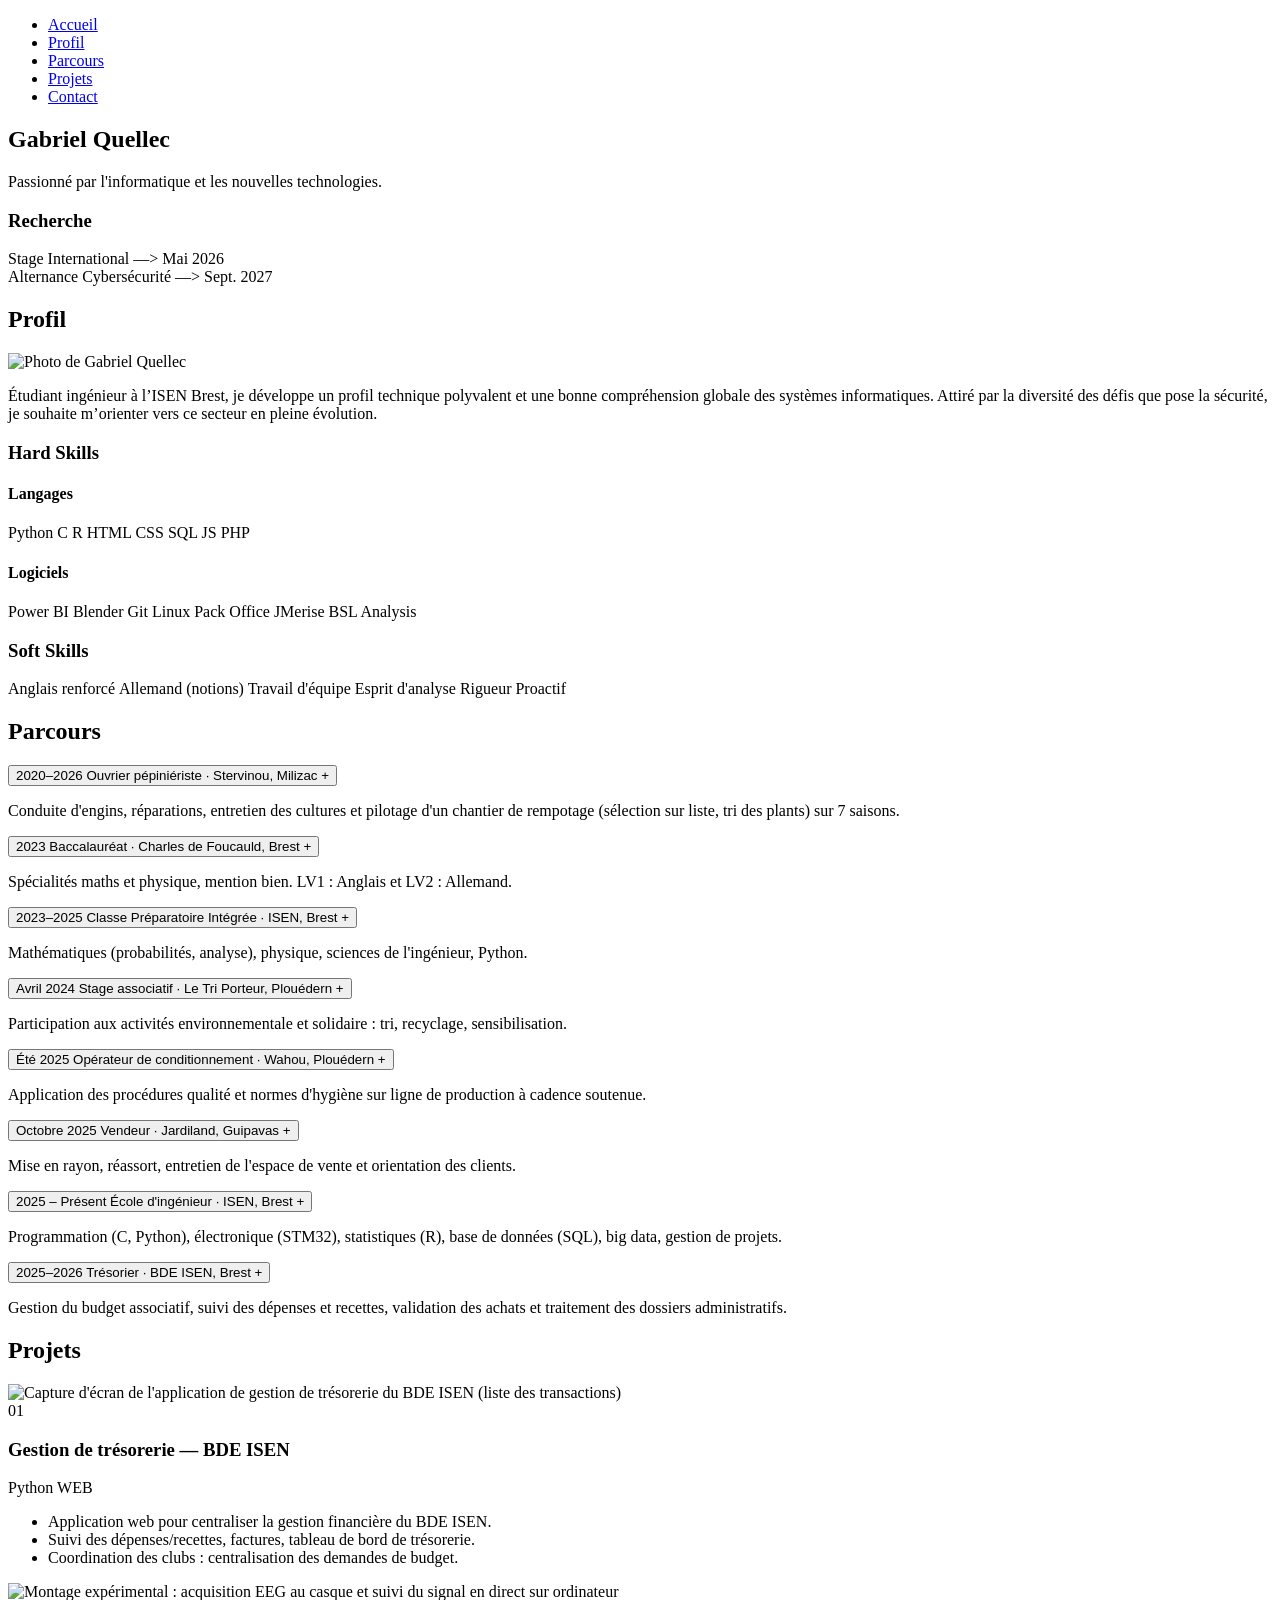
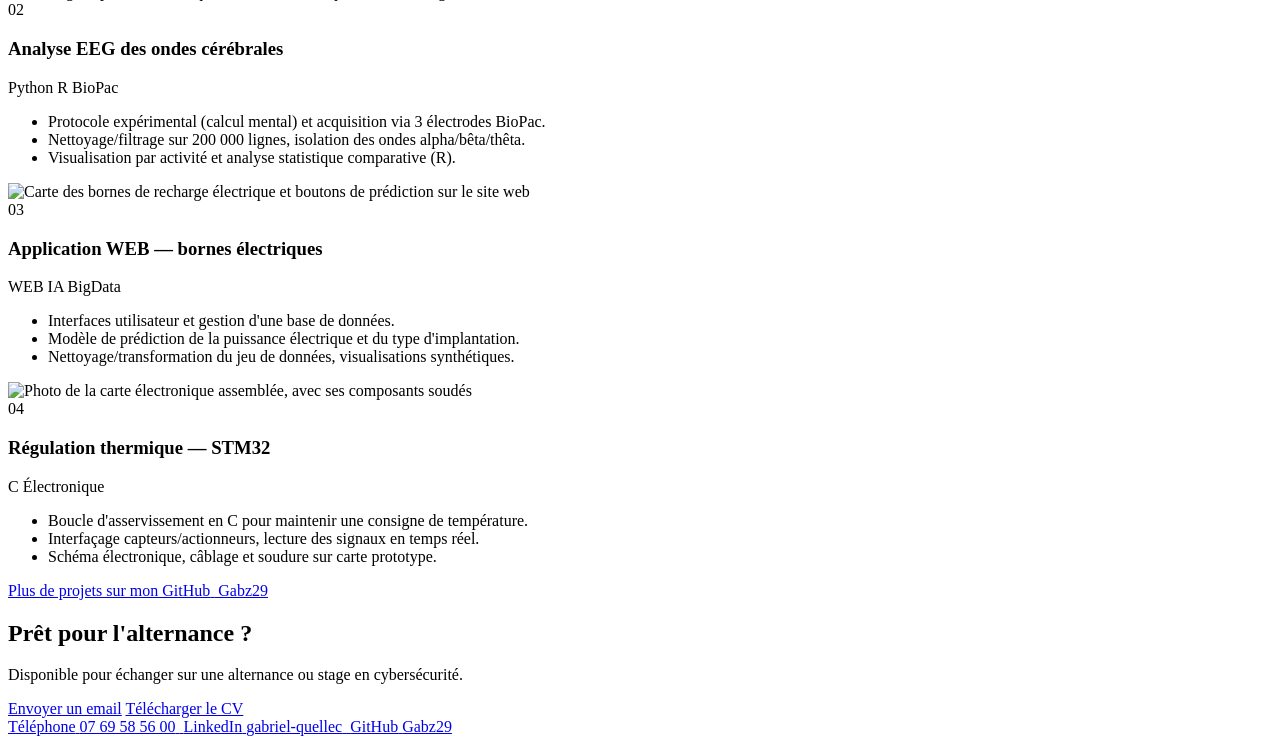
==== index.html @ f3b9c317 "Déplacement index.html" ====
<!doctype html>
<html lang="fr">
<head>
<meta charset="UTF-8" />
<meta name="viewport" content="width=device-width, initial-scale=1.0" />
<title>Gabriel Quellec — CV</title>
<meta
  name="description"
  content="CV / portfolio de Gabriel Quellec, étudiant ingénieur à l'ISEN Brest, à la recherche d'une alternance en cybersécurité."
/>

<link rel="preconnect" href="https://fonts.googleapis.com" />
<link rel="preconnect" href="https://fonts.gstatic.com" crossorigin />
<link
  href="https://fonts.googleapis.com/css2?family=Space+Grotesk:wght@500;600;700;800&family=Inter:wght@400;500;600;700&display=swap"
  rel="stylesheet"
/>

<link rel="stylesheet" href="css/style.css" />
</head>
<body>
  <!-- Nav flottante, translucide, un lien par section -->
  <nav class="navbar">
    <ul>
      <li><a href="#hero" class="nav-link" data-nav>Accueil</a></li>
      <li><a href="#profil" class="nav-link" data-nav>Profil</a></li>
      <li><a href="#parcours" class="nav-link" data-nav>Parcours</a></li>
      <li><a href="#projets" class="nav-link" data-nav>Projets</a></li>
      <li><a href="#contact" class="nav-link" data-nav>Contact</a></li>
    </ul>
  </nav>

  <!-- ===================== HERO ===================== -->
  <section id="hero" class="hero">
    <div class="hero-inner">
      <div class="hero-text">
        <h1 class="hero-name">
          <span class="hero-first">Gabriel</span>
          <span class="hero-last">Quellec</span>
        </h1>
        <p class="hero-tagline">Passionné par l'informatique et les nouvelles technologies.</p>
      </div>

      <div class="hero-search bento-tile" data-reveal>
        <h3>Recherche</h3>
        <div class="hero-search-item">
          <span class="hero-search-label">Stage</span>
          <span class="hero-search-value">International —> Mai 2026</span>
        </div>
        <div class="hero-search-item">
          <span class="hero-search-label">Alternance</span>
          <span class="hero-search-value">Cybersécurité —> Sept. 2027</span>
        </div>
      </div>
    </div>
  </section>

  <!-- ===================== PROFIL & COMPÉTENCES (Bento) ===================== -->
  <section id="profil" class="section">
    <div class="section-inner">
      <h2 class="section-title" data-reveal>Profil</h2>

      <div class="bento-grid">
        <div class="bento-tile bento-bio" data-reveal>
          <img class="bento-photo" src="img/visage.jpg" alt="Photo de Gabriel Quellec" />
          <p class="bento-bio-text">
            Étudiant ingénieur à l’ISEN Brest, je développe un profil technique polyvalent et une bonne compréhension globale
            des systèmes informatiques. Attiré par la diversité des défis que pose la sécurité, je souhaite m’orienter vers
            ce secteur en pleine évolution.
          </p>
        </div>

        <div class="bento-tile bento-hard" data-reveal>
          <h3>Hard Skills</h3>

          <h4 class="bento-subheading">Langages</h4>
          <div class="tag-list">
            <span class="tag"><img class="tag-logo" src="img/logos/python.png" alt="" />Python</span>
            <span class="tag"><img class="tag-logo" src="img/logos/C.png" alt="" />C</span>
            <span class="tag"><img class="tag-logo" src="img/logos/R.png" alt="" />R</span>
            <span class="tag"><img class="tag-logo" src="img/logos/html.png" alt="" />HTML</span>
            <span class="tag"><img class="tag-logo" src="img/logos/css.png" alt="" />CSS</span>
            <span class="tag"><img class="tag-logo" src="img/logos/sql.png" alt="" />SQL</span>
            <span class="tag"><img class="tag-logo" src="img/logos/js.png" alt="" />JS</span>
            <span class="tag"><img class="tag-logo" src="img/logos/php.png" alt="" />PHP</span>
          </div>

          <h4 class="bento-subheading">Logiciels</h4>
          <div class="tag-list">
            <span class="tag"><img class="tag-logo" src="img/logos/powerbi.png" alt="" />Power BI</span>
            <span class="tag"><img class="tag-logo" src="img/logos/blender.png" alt="" />Blender</span>
            <span class="tag"><img class="tag-logo" src="img/logos/git.png" alt="" />Git</span>
            <span class="tag"><img class="tag-logo" src="img/logos/linux.png" alt="" />Linux</span>
            <span class="tag"><img class="tag-logo" src="img/logos/office.png" alt="" />Pack Office</span>
            <span class="tag">JMerise</span>
            <span class="tag">BSL Analysis</span>
          </div>
        </div>

        <div class="bento-tile bento-soft" data-reveal>
          <h3>Soft Skills</h3>
          <div class="tag-list">
            <span class="tag"><img class="tag-logo" src="img/logos/anglais.png" alt="" />Anglais renforcé</span>
            <span class="tag"><img class="tag-logo" src="img/logos/allemand.png" alt="" />Allemand (notions)</span>
            <span class="tag">Travail d'équipe</span>
            <span class="tag">Esprit d'analyse</span>
            <span class="tag">Rigueur</span>
            <span class="tag">Proactif</span>
          </div>
        </div>

      </div>
    </div>
  </section>

  <!-- ===================== PARCOURS (Accordéon) ===================== -->
  <section id="parcours" class="section">
    <div class="section-inner">
      <h2 class="section-title" data-reveal>Parcours</h2>

      <div class="accordion" id="accordion">
        <div class="accordion-item" data-reveal>
          <button class="accordion-header" type="button">
            <span class="accordion-date">2020–2026</span>
            <span class="accordion-title-text">Ouvrier pépiniériste · Stervinou, Milizac</span>
            <span class="accordion-icon">+</span>
          </button>
          <div class="accordion-body">
            <div class="accordion-body-inner">
              <p>
                Conduite d'engins, réparations, entretien des cultures et pilotage d'un chantier
                de rempotage (sélection sur liste, tri des plants) sur 7 saisons.
              </p>
            </div>
          </div>
        </div>

        <div class="accordion-item" data-reveal>
          <button class="accordion-header" type="button">
            <span class="accordion-date">2023</span>
            <span class="accordion-title-text">Baccalauréat · Charles de Foucauld, Brest</span>
            <span class="accordion-icon">+</span>
          </button>
          <div class="accordion-body">
            <div class="accordion-body-inner">
              <p>Spécialités maths et physique, mention bien. LV1 : Anglais et LV2 : Allemand.</p>
            </div>
          </div>
        </div>

        <div class="accordion-item" data-reveal>
          <button class="accordion-header" type="button">
            <span class="accordion-date">2023–2025</span>
            <span class="accordion-title-text">Classe Préparatoire Intégrée · ISEN, Brest</span>
            <span class="accordion-icon">+</span>
          </button>
          <div class="accordion-body">
            <div class="accordion-body-inner">
              <p>Mathématiques (probabilités, analyse), physique, sciences de l'ingénieur, Python.</p>
            </div>
          </div>
        </div>

        <div class="accordion-item" data-reveal>
          <button class="accordion-header" type="button">
            <span class="accordion-date">Avril 2024</span>
            <span class="accordion-title-text">Stage associatif · Le Tri Porteur, Plouédern</span>
            <span class="accordion-icon">+</span>
          </button>
          <div class="accordion-body">
            <div class="accordion-body-inner">
              <p>Participation aux activités environnementale et solidaire : tri, recyclage, sensibilisation.</p>
            </div>
          </div>
        </div>

        <div class="accordion-item" data-reveal>
          <button class="accordion-header" type="button">
            <span class="accordion-date">Été 2025</span>
            <span class="accordion-title-text">Opérateur de conditionnement · Wahou, Plouédern</span>
            <span class="accordion-icon">+</span>
          </button>
          <div class="accordion-body">
            <div class="accordion-body-inner">
              <p>
                Application des procédures qualité et normes d'hygiène sur ligne de production à
                cadence soutenue.
              </p>
            </div>
          </div>
        </div>

        <div class="accordion-item" data-reveal>
          <button class="accordion-header" type="button">
            <span class="accordion-date">Octobre 2025</span>
            <span class="accordion-title-text">Vendeur · Jardiland, Guipavas</span>
            <span class="accordion-icon">+</span>
          </button>
          <div class="accordion-body">
            <div class="accordion-body-inner">
              <p>Mise en rayon, réassort, entretien de l'espace de vente et orientation des clients.</p>
            </div>
          </div>
        </div>

        <div class="accordion-item" data-reveal>
          <button class="accordion-header" type="button">
            <span class="accordion-date">2025 – Présent</span>
            <span class="accordion-title-text">École d'ingénieur · ISEN, Brest</span>
            <span class="accordion-icon">+</span>
          </button>
          <div class="accordion-body">
            <div class="accordion-body-inner">
              <p>
                Programmation (C, Python), électronique (STM32), statistiques (R), base de
                données (SQL), big data, gestion de projets.
              </p>
            </div>
          </div>
        </div>

        <div class="accordion-item" data-reveal>
          <button class="accordion-header" type="button">
            <span class="accordion-date">2025–2026</span>
            <span class="accordion-title-text">Trésorier · BDE ISEN, Brest</span>
            <span class="accordion-icon">+</span>
          </button>
          <div class="accordion-body">
            <div class="accordion-body-inner">
              <p>
                Gestion du budget associatif, suivi des dépenses et recettes, validation des
                achats et traitement des dossiers administratifs.
              </p>
            </div>
          </div>
        </div>
      </div>
    </div>
  </section>

  <!-- ===================== PROJETS (empilement vertical en scroll) ===================== -->
  <!-- Chaque carte est "position: sticky" avec un décalage "top" légèrement
       plus grand que la précédente (voir style.css) : en scrollant, chaque
       carte vient se coller un peu plus bas que celle d'avant, qui reste
       donc partiellement visible en dépassant par le haut. -->
  <section id="projets" class="section">
    <div class="section-inner">
      <h2 class="section-title" data-reveal>Projets</h2>
    </div>

    <div class="stack-wrapper">
      <!-- Chaque carte a une zone image (.stack-card-media) et une zone
           texte (.stack-card-body). Tant qu'un vrai visuel n'est pas
           fourni, la zone image affiche un simple espace réservé
           (voir .stack-card-media-placeholder dans style.css) — pour
           mettre la vraie image plus tard, remplacer le "div placeholder"
           par une balise "img" pointant vers img/projects/nom-du-fichier. -->
      <article class="stack-card">
        <div class="stack-card-media">
          <img src="img/projects/projet1.png" alt="Capture d'écran de l'application de gestion de trésorerie du BDE ISEN (liste des transactions)" />
        </div>
        <div class="stack-card-body">
          <span class="stack-card-index">01</span>
          <h3>Gestion de trésorerie — BDE ISEN</h3>
          <div class="tag-list">
            <span class="tag"><img class="tag-logo" src="img/logos/python.png" alt="" />Python</span>
            <span class="tag">WEB</span>
          </div>
          <ul class="stack-card-list">
            <li>Application web pour centraliser la gestion financière du BDE ISEN.</li>
            <li>Suivi des dépenses/recettes, factures, tableau de bord de trésorerie.</li>
            <li>Coordination des clubs : centralisation des demandes de budget.</li>
          </ul>
        </div>
      </article>

      <article class="stack-card">
        <div class="stack-card-media">
          <img src="img/projects/projet2.jpg" alt="Montage expérimental : acquisition EEG au casque et suivi du signal en direct sur ordinateur" />
        </div>
        <div class="stack-card-body">
          <span class="stack-card-index">02</span>
          <h3>Analyse EEG des ondes cérébrales</h3>
          <div class="tag-list">
            <span class="tag"><img class="tag-logo" src="img/logos/python.png" alt="" />Python</span>
            <span class="tag"><img class="tag-logo" src="img/logos/R.png" alt="" />R</span>
            <span class="tag">BioPac</span>
          </div>
          <ul class="stack-card-list">
            <li>Protocole expérimental (calcul mental) et acquisition via 3 électrodes BioPac.</li>
            <li>Nettoyage/filtrage sur 200 000 lignes, isolation des ondes alpha/bêta/thêta.</li>
            <li>Visualisation par activité et analyse statistique comparative (R).</li>
          </ul>
        </div>
      </article>

      <article class="stack-card">
        <div class="stack-card-media">
          <img src="img/projects/projet3.png" alt="Carte des bornes de recharge électrique et boutons de prédiction sur le site web" />
        </div>
        <div class="stack-card-body">
          <span class="stack-card-index">03</span>
          <h3>Application WEB — bornes électriques</h3>
          <div class="tag-list">
            <span class="tag">WEB</span>
            <span class="tag">IA</span>
            <span class="tag">BigData</span>
          </div>
          <ul class="stack-card-list">
            <li>Interfaces utilisateur et gestion d'une base de données.</li>
            <li>Modèle de prédiction de la puissance électrique et du type d'implantation.</li>
            <li>Nettoyage/transformation du jeu de données, visualisations synthétiques.</li>
          </ul>
        </div>
      </article>

      <article class="stack-card">
        <div class="stack-card-media">
          <img src="img/projects/projet4.jpg" alt="Photo de la carte électronique assemblée, avec ses composants soudés" />
        </div>
        <div class="stack-card-body">
          <span class="stack-card-index">04</span>
          <h3>Régulation thermique — STM32</h3>
          <div class="tag-list">
            <span class="tag"><img class="tag-logo" src="img/logos/C.png" alt="" />C</span>
            <span class="tag">Électronique</span>
          </div>
          <ul class="stack-card-list">
            <li>Boucle d'asservissement en C pour maintenir une consigne de température.</li>
            <li>Interfaçage capteurs/actionneurs, lecture des signaux en temps réel.</li>
            <li>Schéma électronique, câblage et soudure sur carte prototype.</li>
          </ul>
        </div>
      </article>

      <!-- 5ᵉ carte, volontairement différente (pleine, sans zone image) :
           elle renvoie vers GitHub pour tout ce qui n'est pas ici. -->
      <a
        class="stack-card stack-card-cta"
        href="https://github.com/Gabz29"
        target="_blank"
        rel="noreferrer"
      >
        <span class="stack-card-cta-text">Plus de projets sur mon GitHub</span>
        <span class="stack-card-cta-user">
          <img class="stack-card-cta-logo" src="img/logos/github.png" alt="" />
          Gabz29
        </span>
      </a>
    </div>
  </section>

  <!-- ===================== CONTACT ===================== -->
  <section id="contact" class="section contact-section">
    <div class="section-inner contact-inner">
      <h2 class="section-title contact-title" data-reveal>Prêt pour l'alternance ?</h2>
      <p class="contact-subtitle" data-reveal>
        Disponible pour échanger sur une alternance ou stage en cybersécurité.
      </p>

      <div class="contact-actions" data-reveal>
        <a class="btn-primary" href="mailto:gabri.quellec@gmail.com">Envoyer un email</a>
        <a class="btn-secondary" href="CV_Gabriel_Quellec.pdf" download>Télécharger le CV</a>
      </div>

      <div class="contact-cards" data-reveal>
        <a class="contact-card" href="tel:+33769585600">
          <span class="contact-card-label">Téléphone</span>
          <span class="contact-card-value">07 69 58 56 00</span>
        </a>

        <a
          class="contact-card"
          href="https://www.linkedin.com/in/gabriel-quellec-a16b93348"
          target="_blank"
          rel="noreferrer"
        >
          <img class="contact-card-logo" src="img/logos/linkedin.png" alt="" />
          <span class="contact-card-label">LinkedIn</span>
          <span class="contact-card-value">gabriel-quellec</span>
        </a>

        <a
          class="contact-card"
          href="https://github.com/Gabz29"
          target="_blank"
          rel="noreferrer"
        >
          <img class="contact-card-logo" src="img/logos/github.png" alt="" />
          <span class="contact-card-label">GitHub</span>
          <span class="contact-card-value">Gabz29</span>
        </a>
      </div>
    </div>
  </section>

  <script src="js/script.js"></script>
</body>
</html>
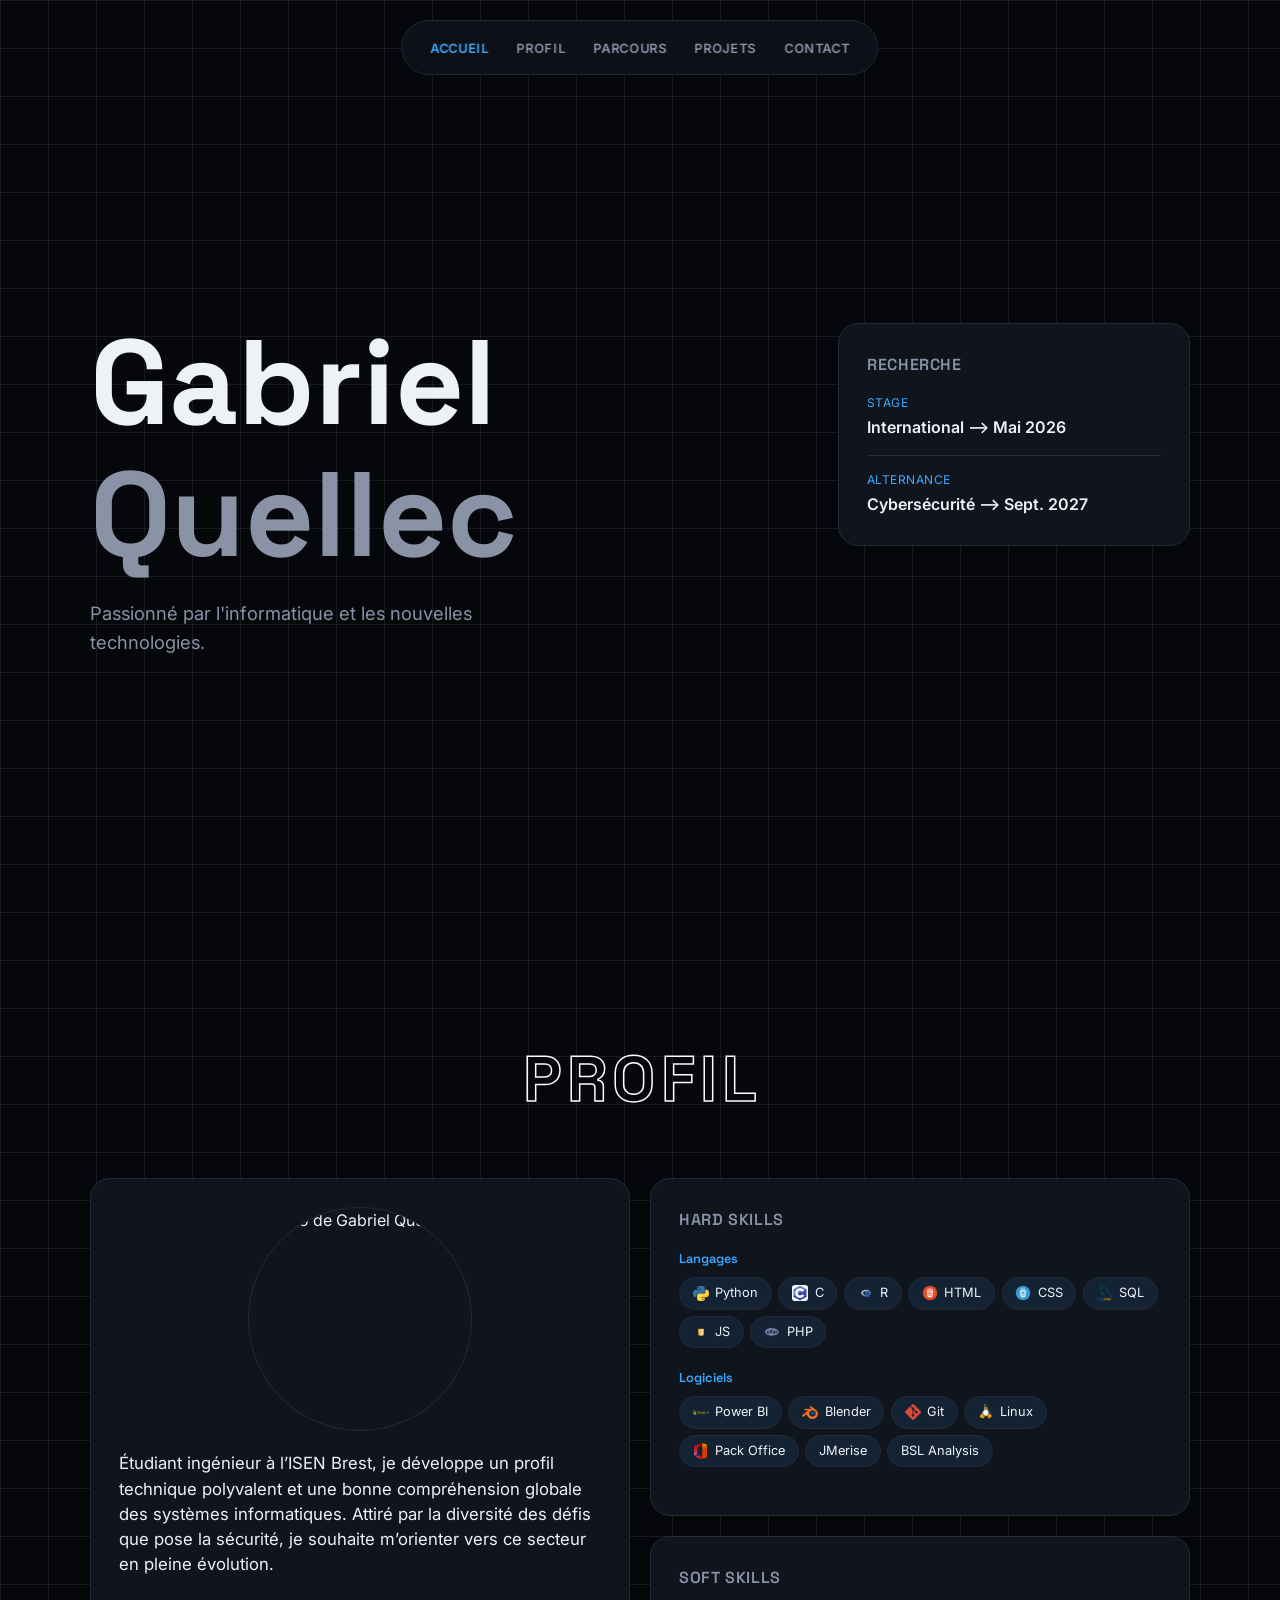
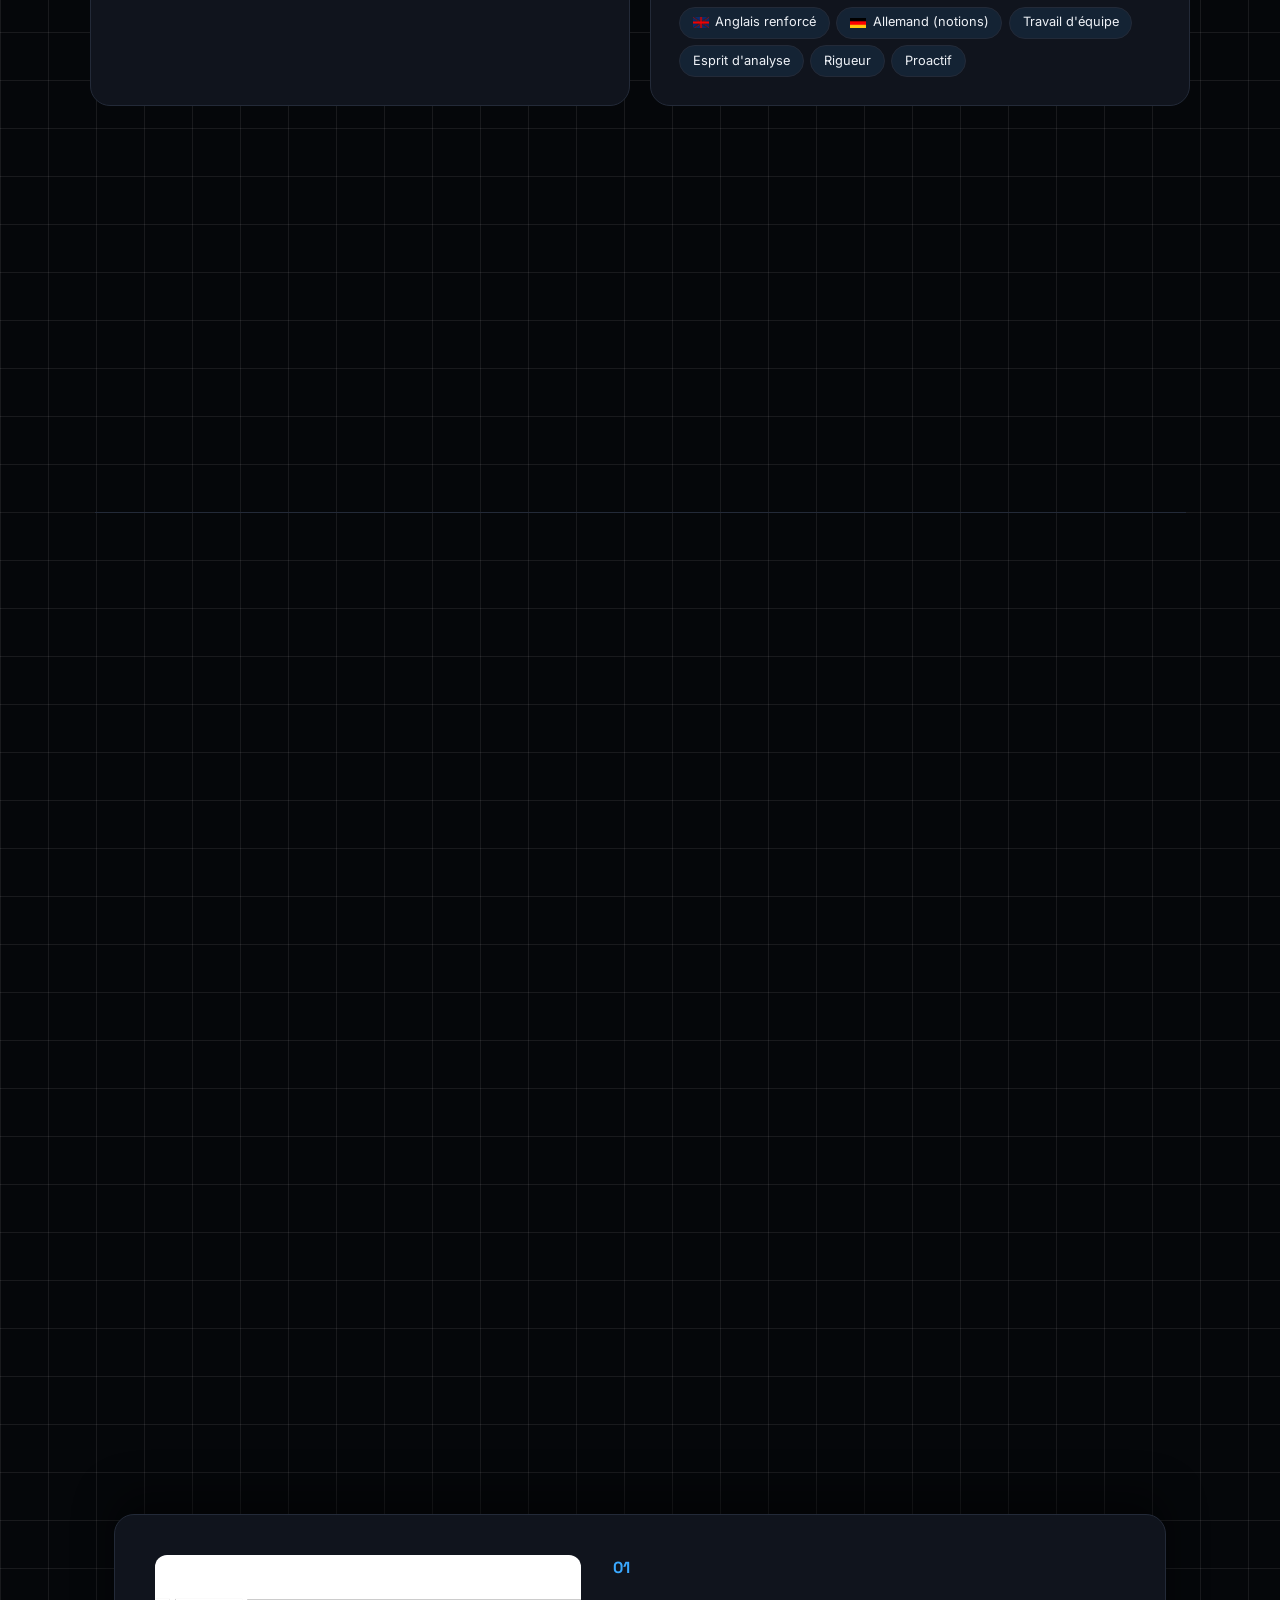
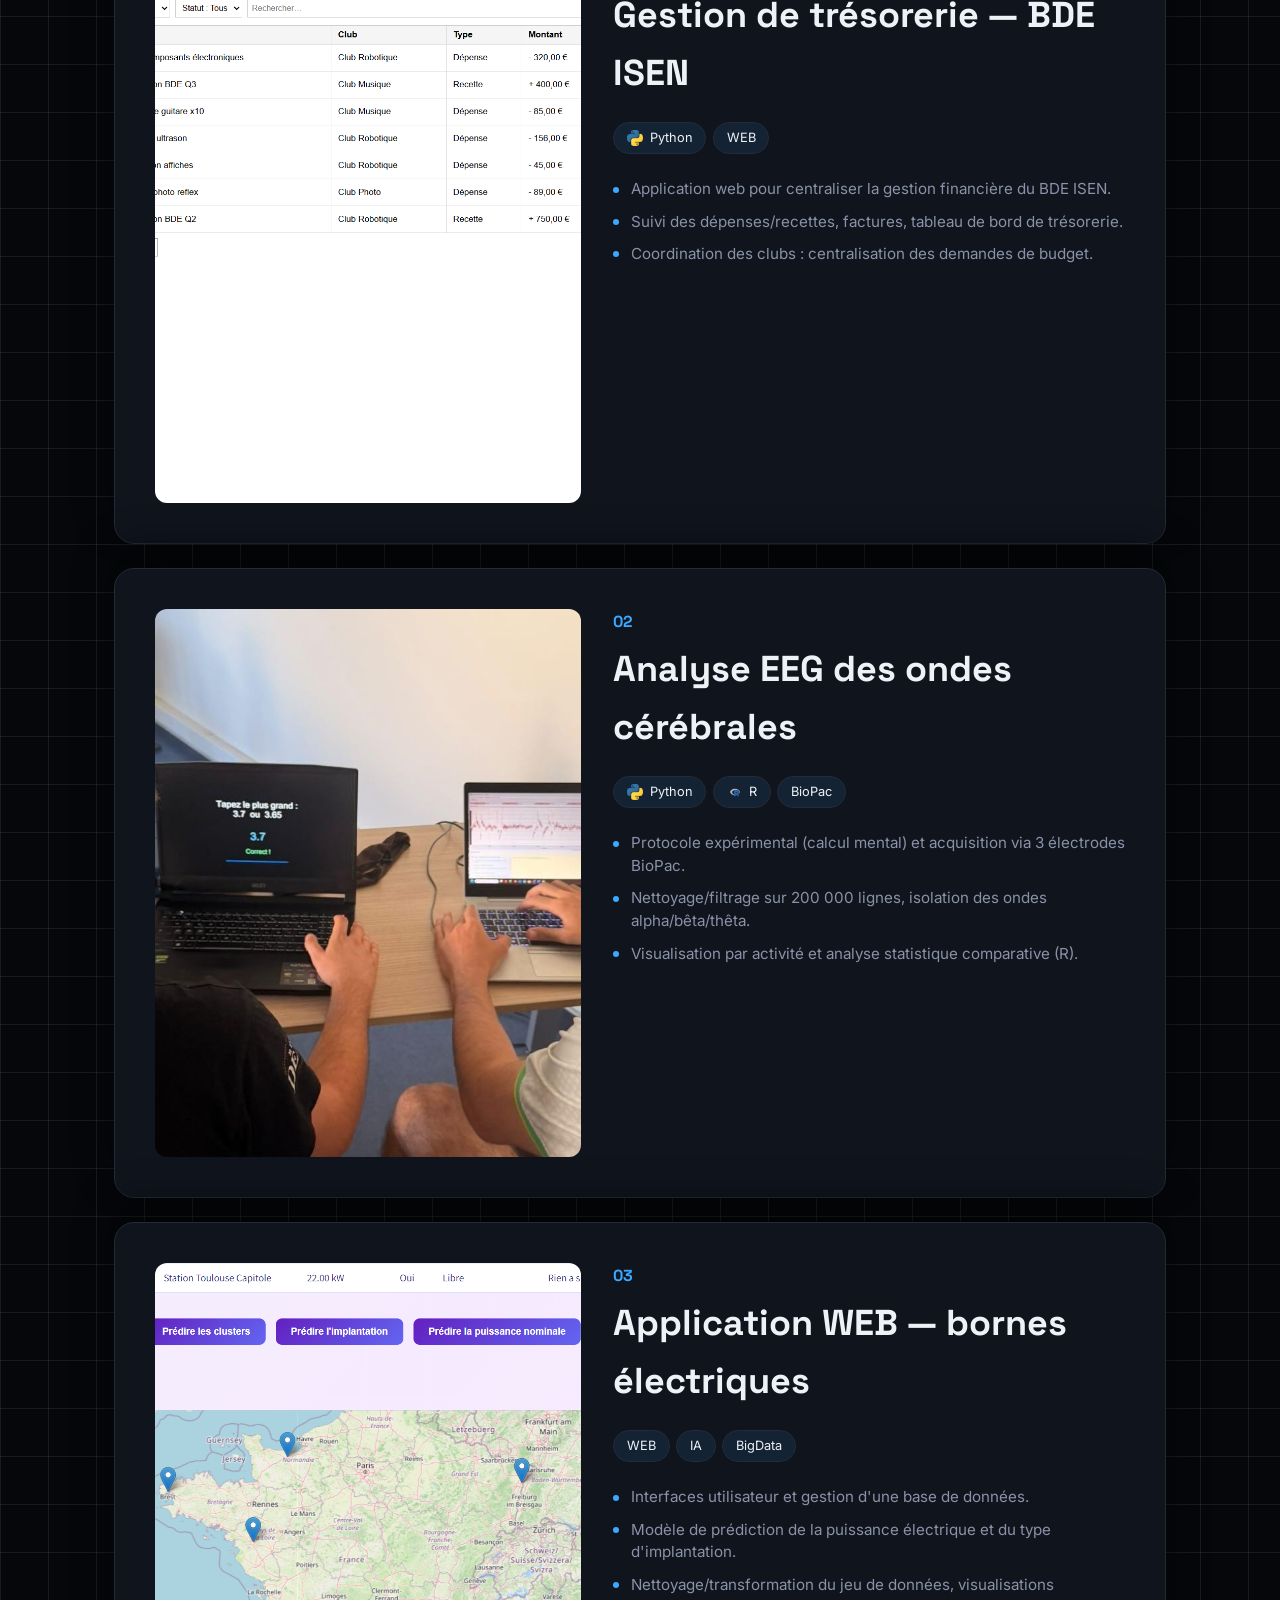
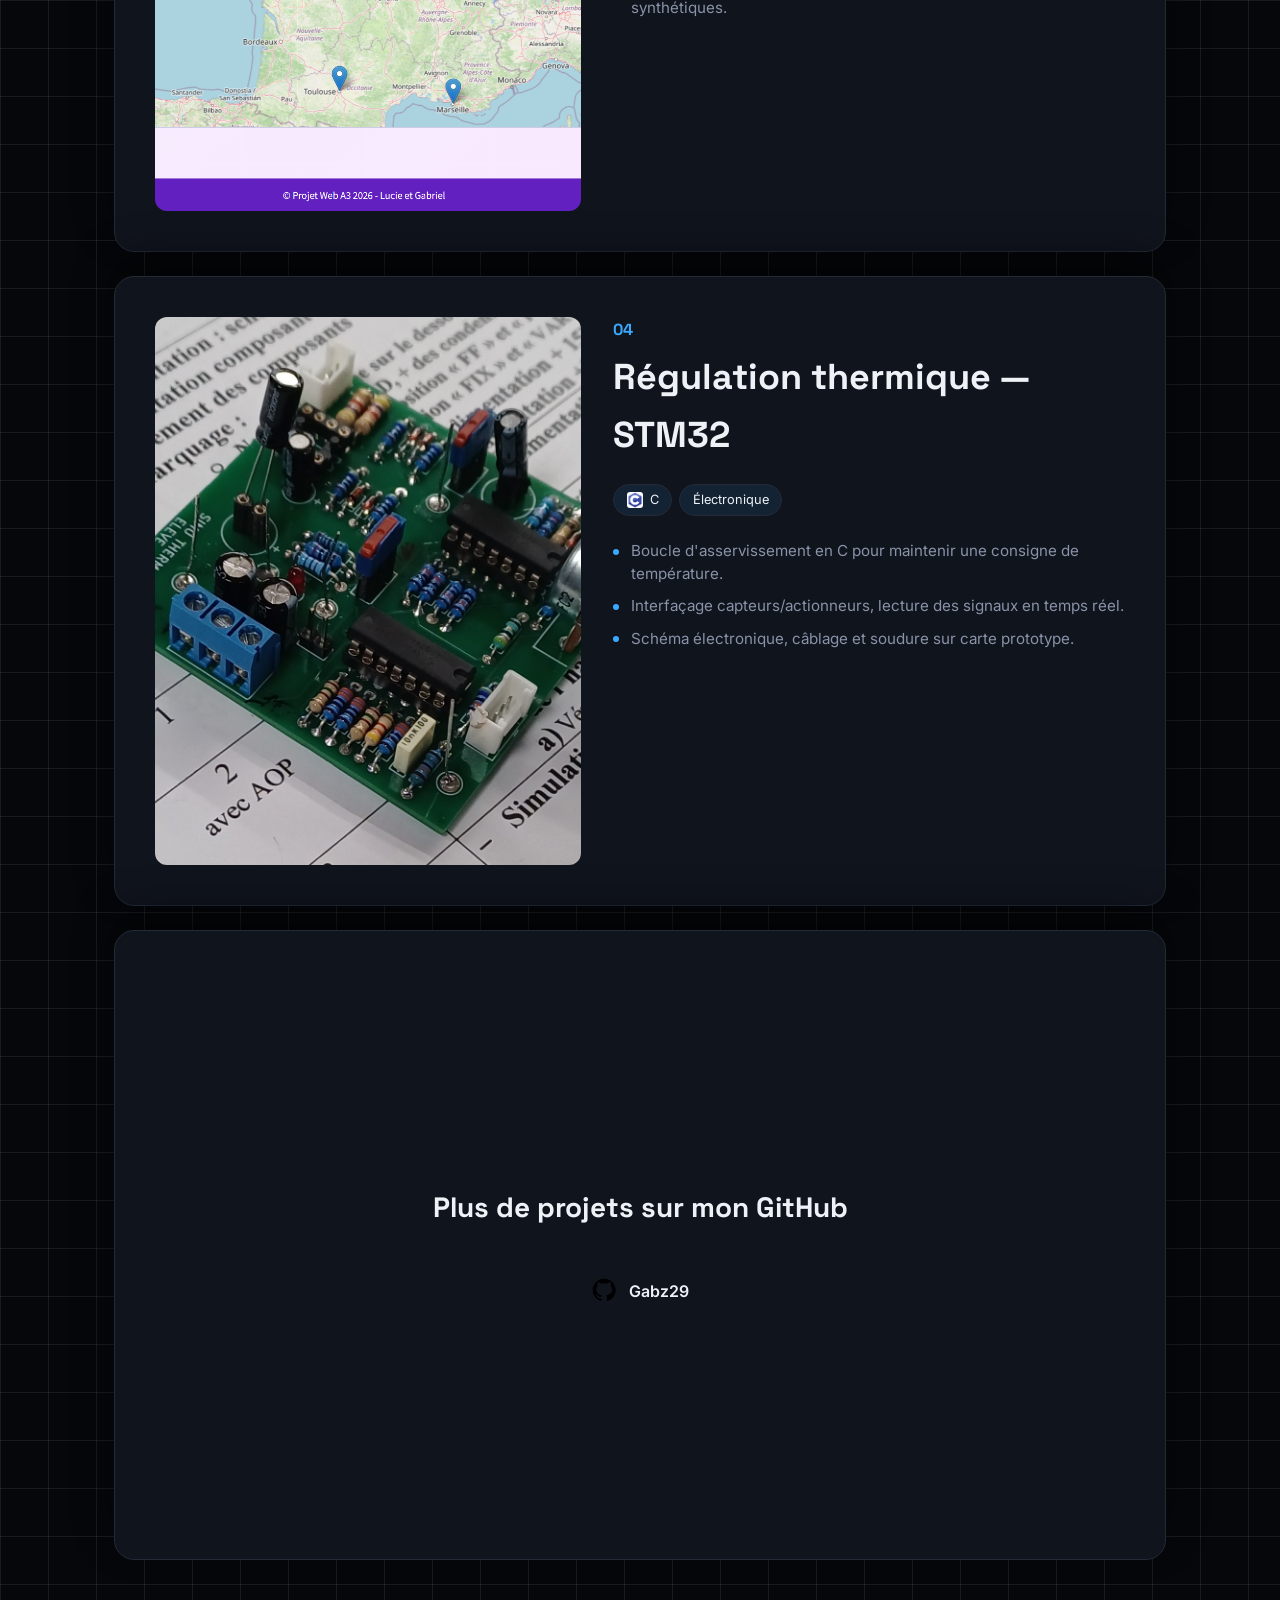
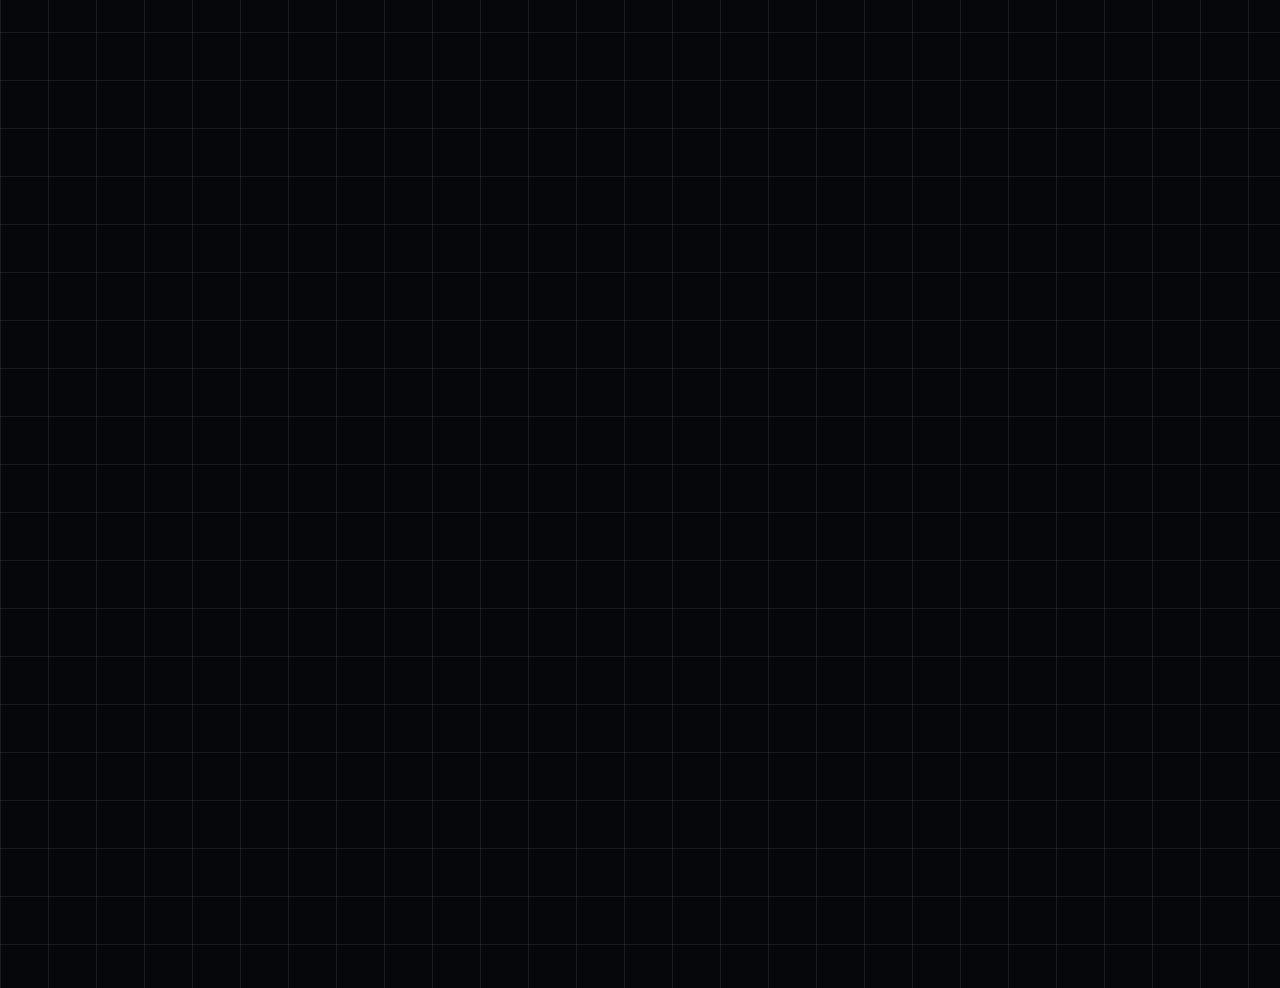
==== commit f0789c0e: "Maj chemin" ====
--- a/index.html
+++ b/index.html
@@ -16,7 +16,7 @@
   rel="stylesheet"
 />
 
-<link rel="stylesheet" href="css/style.css" />
+<link rel="stylesheet" href="site/css/style.css" />
 </head>
 <body>
   <!-- Nav flottante, translucide, un lien par section -->
@@ -62,7 +62,7 @@
 
       <div class="bento-grid">
         <div class="bento-tile bento-bio" data-reveal>
-          <img class="bento-photo" src="img/visage.jpg" alt="Photo de Gabriel Quellec" />
+          <img class="bento-photo" src="site/img/visage.jpg" alt="Photo de Gabriel Quellec" />
           <p class="bento-bio-text">
             Étudiant ingénieur à l’ISEN Brest, je développe un profil technique polyvalent et une bonne compréhension globale
             des systèmes informatiques. Attiré par la diversité des défis que pose la sécurité, je souhaite m’orienter vers
@@ -75,23 +75,23 @@
 
           <h4 class="bento-subheading">Langages</h4>
           <div class="tag-list">
-            <span class="tag"><img class="tag-logo" src="img/logos/python.png" alt="" />Python</span>
-            <span class="tag"><img class="tag-logo" src="img/logos/C.png" alt="" />C</span>
-            <span class="tag"><img class="tag-logo" src="img/logos/R.png" alt="" />R</span>
-            <span class="tag"><img class="tag-logo" src="img/logos/html.png" alt="" />HTML</span>
-            <span class="tag"><img class="tag-logo" src="img/logos/css.png" alt="" />CSS</span>
-            <span class="tag"><img class="tag-logo" src="img/logos/sql.png" alt="" />SQL</span>
-            <span class="tag"><img class="tag-logo" src="img/logos/js.png" alt="" />JS</span>
-            <span class="tag"><img class="tag-logo" src="img/logos/php.png" alt="" />PHP</span>
+            <span class="tag"><img class="tag-logo" src="site/img/logos/python.png" alt="" />Python</span>
+            <span class="tag"><img class="tag-logo" src="site/img/logos/C.png" alt="" />C</span>
+            <span class="tag"><img class="tag-logo" src="site/img/logos/R.png" alt="" />R</span>
+            <span class="tag"><img class="tag-logo" src="site/img/logos/html.png" alt="" />HTML</span>
+            <span class="tag"><img class="tag-logo" src="site/img/logos/css.png" alt="" />CSS</span>
+            <span class="tag"><img class="tag-logo" src="site/img/logos/sql.png" alt="" />SQL</span>
+            <span class="tag"><img class="tag-logo" src="site/img/logos/js.png" alt="" />JS</span>
+            <span class="tag"><img class="tag-logo" src="site/img/logos/php.png" alt="" />PHP</span>
           </div>
 
           <h4 class="bento-subheading">Logiciels</h4>
           <div class="tag-list">
-            <span class="tag"><img class="tag-logo" src="img/logos/powerbi.png" alt="" />Power BI</span>
-            <span class="tag"><img class="tag-logo" src="img/logos/blender.png" alt="" />Blender</span>
-            <span class="tag"><img class="tag-logo" src="img/logos/git.png" alt="" />Git</span>
-            <span class="tag"><img class="tag-logo" src="img/logos/linux.png" alt="" />Linux</span>
-            <span class="tag"><img class="tag-logo" src="img/logos/office.png" alt="" />Pack Office</span>
+            <span class="tag"><img class="tag-logo" src="site/img/logos/powerbi.png" alt="" />Power BI</span>
+            <span class="tag"><img class="tag-logo" src="site/img/logos/blender.png" alt="" />Blender</span>
+            <span class="tag"><img class="tag-logo" src="site/img/logos/git.png" alt="" />Git</span>
+            <span class="tag"><img class="tag-logo" src="site/img/logos/linux.png" alt="" />Linux</span>
+            <span class="tag"><img class="tag-logo" src="site/img/logos/office.png" alt="" />Pack Office</span>
             <span class="tag">JMerise</span>
             <span class="tag">BSL Analysis</span>
           </div>
@@ -100,8 +100,8 @@
         <div class="bento-tile bento-soft" data-reveal>
           <h3>Soft Skills</h3>
           <div class="tag-list">
-            <span class="tag"><img class="tag-logo" src="img/logos/anglais.png" alt="" />Anglais renforcé</span>
-            <span class="tag"><img class="tag-logo" src="img/logos/allemand.png" alt="" />Allemand (notions)</span>
+            <span class="tag"><img class="tag-logo" src="site/img/logos/anglais.png" alt="" />Anglais renforcé</span>
+            <span class="tag"><img class="tag-logo" src="site/img/logos/allemand.png" alt="" />Allemand (notions)</span>
             <span class="tag">Travail d'équipe</span>
             <span class="tag">Esprit d'analyse</span>
             <span class="tag">Rigueur</span>
@@ -257,13 +257,13 @@
            par une balise "img" pointant vers img/projects/nom-du-fichier. -->
       <article class="stack-card">
         <div class="stack-card-media">
-          <img src="img/projects/projet1.png" alt="Capture d'écran de l'application de gestion de trésorerie du BDE ISEN (liste des transactions)" />
+          <img src="site/img/projects/projet1.png" alt="Capture d'écran de l'application de gestion de trésorerie du BDE ISEN (liste des transactions)" />
         </div>
         <div class="stack-card-body">
           <span class="stack-card-index">01</span>
           <h3>Gestion de trésorerie — BDE ISEN</h3>
           <div class="tag-list">
-            <span class="tag"><img class="tag-logo" src="img/logos/python.png" alt="" />Python</span>
+            <span class="tag"><img class="tag-logo" src="site/img/logos/python.png" alt="" />Python</span>
             <span class="tag">WEB</span>
           </div>
           <ul class="stack-card-list">
@@ -276,14 +276,14 @@
 
       <article class="stack-card">
         <div class="stack-card-media">
-          <img src="img/projects/projet2.jpg" alt="Montage expérimental : acquisition EEG au casque et suivi du signal en direct sur ordinateur" />
+          <img src="site/img/projects/projet2.jpg" alt="Montage expérimental : acquisition EEG au casque et suivi du signal en direct sur ordinateur" />
         </div>
         <div class="stack-card-body">
           <span class="stack-card-index">02</span>
           <h3>Analyse EEG des ondes cérébrales</h3>
           <div class="tag-list">
-            <span class="tag"><img class="tag-logo" src="img/logos/python.png" alt="" />Python</span>
-            <span class="tag"><img class="tag-logo" src="img/logos/R.png" alt="" />R</span>
+            <span class="tag"><img class="tag-logo" src="site/img/logos/python.png" alt="" />Python</span>
+            <span class="tag"><img class="tag-logo" src="site/img/logos/R.png" alt="" />R</span>
             <span class="tag">BioPac</span>
           </div>
           <ul class="stack-card-list">
@@ -296,7 +296,7 @@
 
       <article class="stack-card">
         <div class="stack-card-media">
-          <img src="img/projects/projet3.png" alt="Carte des bornes de recharge électrique et boutons de prédiction sur le site web" />
+          <img src="site/img/projects/projet3.png" alt="Carte des bornes de recharge électrique et boutons de prédiction sur le site web" />
         </div>
         <div class="stack-card-body">
           <span class="stack-card-index">03</span>
@@ -316,13 +316,13 @@
 
       <article class="stack-card">
         <div class="stack-card-media">
-          <img src="img/projects/projet4.jpg" alt="Photo de la carte électronique assemblée, avec ses composants soudés" />
+          <img src="site/img/projects/projet4.jpg" alt="Photo de la carte électronique assemblée, avec ses composants soudés" />
         </div>
         <div class="stack-card-body">
           <span class="stack-card-index">04</span>
           <h3>Régulation thermique — STM32</h3>
           <div class="tag-list">
-            <span class="tag"><img class="tag-logo" src="img/logos/C.png" alt="" />C</span>
+            <span class="tag"><img class="tag-logo" src="site/img/logos/C.png" alt="" />C</span>
             <span class="tag">Électronique</span>
           </div>
           <ul class="stack-card-list">
@@ -343,7 +343,7 @@
       >
         <span class="stack-card-cta-text">Plus de projets sur mon GitHub</span>
         <span class="stack-card-cta-user">
-          <img class="stack-card-cta-logo" src="img/logos/github.png" alt="" />
+          <img class="stack-card-cta-logo" src="site/img/logos/github.png" alt="" />
           Gabz29
         </span>
       </a>
@@ -360,7 +360,7 @@
 
       <div class="contact-actions" data-reveal>
         <a class="btn-primary" href="mailto:gabri.quellec@gmail.com">Envoyer un email</a>
-        <a class="btn-secondary" href="CV_Gabriel_Quellec.pdf" download>Télécharger le CV</a>
+        <a class="btn-secondary" href="site/CV_Gabriel_Quellec.pdf" download>Télécharger le CV</a>
       </div>
 
       <div class="contact-cards" data-reveal>
@@ -375,7 +375,7 @@
           target="_blank"
           rel="noreferrer"
         >
-          <img class="contact-card-logo" src="img/logos/linkedin.png" alt="" />
+          <img class="contact-card-logo" src="site/img/logos/linkedin.png" alt="" />
           <span class="contact-card-label">LinkedIn</span>
           <span class="contact-card-value">gabriel-quellec</span>
         </a>
@@ -386,7 +386,7 @@
           target="_blank"
           rel="noreferrer"
         >
-          <img class="contact-card-logo" src="img/logos/github.png" alt="" />
+          <img class="contact-card-logo" src="site/img/logos/github.png" alt="" />
           <span class="contact-card-label">GitHub</span>
           <span class="contact-card-value">Gabz29</span>
         </a>
@@ -394,6 +394,6 @@
     </div>
   </section>
 
-  <script src="js/script.js"></script>
+  <script src="site/js/script.js"></script>
 </body>
 </html>
--- a/site/css/style.css
+++ b/site/css/style.css
@@ -0,0 +1,791 @@
+/* ============================================================
+   VARIABLES : couleurs/tailles réutilisées. Thème noir sombre,
+   accent bleu/violet gardé seulement pour de petites touches
+   (bordures, liens, boutons) plutôt qu'en grands halos "néon".
+   ============================================================ */
+:root {
+  --bg: #05070a;
+  --bg-elevated: #10141d;
+  --border: #232a38;
+  --text: #eef1f6;
+  --text-muted: #8992a8;
+  --accent: #3aa9ff;
+  --accent-2: #8b5cf6;
+  --accent-soft: rgba(58, 169, 255, 0.1);
+  --nav-height: 4.5rem;
+  --font-display: "Space Grotesk", system-ui, sans-serif;
+  --font-sans: "Inter", system-ui, sans-serif;
+  --radius: 20px;
+}
+
+/* ============================================================
+   RESET DE BASE
+   ============================================================ */
+* {
+  box-sizing: border-box;
+  margin: 0;
+  padding: 0;
+}
+
+html {
+  scroll-behavior: smooth;
+  /* Filet de sécurité : empêche tout élément qui déborderait légèrement
+     (ex. la nav sur très petit écran) de créer un scroll horizontal qui
+     décale et "coupe" le reste de la page. N'a aucun effet sur ordi, où
+     rien ne déborde déjà. */
+  overflow-x: hidden;
+}
+
+/* Grille légère en fond, façon plan/schéma d'ingénieur : deux dégradés
+   linéaires très fins (1px), un horizontal et un vertical, répétés
+   tous les 48px. Posée sur <body> donc visible derrière toutes les
+   sections (celles-ci n'ont pas de fond opaque propre). */
+body {
+  background-color: var(--bg);
+  background-image:
+    linear-gradient(rgba(255, 255, 255, 0.08) 1px, transparent 1px),
+    linear-gradient(90deg, rgba(255, 255, 255, 0.08) 1px, transparent 1px);
+  background-size: 48px 48px;
+  color: var(--text);
+  font-family: var(--font-sans);
+  line-height: 1.6;
+  -webkit-font-smoothing: antialiased;
+}
+
+img {
+  max-width: 100%;
+  display: block;
+}
+
+a {
+  color: inherit;
+  text-decoration: none;
+}
+
+ul {
+  list-style: none;
+}
+
+button {
+  font: inherit;
+  cursor: pointer;
+  border: none;
+  background: none;
+  color: inherit;
+}
+
+/* ============================================================
+   EFFET D'APPARITION / DISPARITION AU SCROLL
+   Tout élément marqué data-reveal part invisible. script.js bascule
+   .is-visible en continu (pas juste une fois) : l'élément réapparaît
+   en montant depuis le bas, et redisparaît juste avant de passer
+   sous la nav flottante en scrollant vers le haut (voir le rootMargin
+   utilisé côté JS).
+   ============================================================ */
+[data-reveal] {
+  opacity: 0;
+  transform: translateY(28px);
+  transition: opacity 0.5s ease, transform 0.5s ease;
+}
+
+[data-reveal].is-visible {
+  opacity: 1;
+  transform: translateY(0);
+}
+
+/* ============================================================
+   NAVIGATION FLOTTANTE : pilule translucide, un lien par section
+   ============================================================ */
+.navbar {
+  position: fixed;
+  top: 1.25rem;
+  left: 50%;
+  transform: translateX(-50%);
+  z-index: 100;
+  border-radius: 999px;
+  border: 1px solid var(--border);
+  background: rgba(16, 20, 29, 0.75);
+  backdrop-filter: blur(12px);
+  -webkit-backdrop-filter: blur(12px);
+}
+
+.navbar ul {
+  display: flex;
+  align-items: center;
+  gap: 1.75rem;
+  padding: 0.85rem 1.75rem;
+}
+
+.nav-link {
+  font-size: 0.8rem;
+  font-weight: 600;
+  text-transform: uppercase;
+  letter-spacing: 0.05em;
+  color: var(--text-muted);
+  transition: color 0.2s ease;
+}
+
+.nav-link:hover {
+  color: var(--text);
+}
+
+.nav-link.active {
+  color: var(--accent);
+}
+
+/* ============================================================
+   STRUCTURE GÉNÉRALE DES SECTIONS
+   min-height + flex centre le contenu verticalement dans au moins
+   un écran de haut (comme le Hero) : sans ça, une section dont le
+   contenu est plus court que l'écran colle son contenu contre le
+   haut au lieu de le centrer dans l'espace visible.
+   ============================================================ */
+.section {
+  min-height: 100vh;
+  display: flex;
+  flex-direction: column;
+  justify-content: center;
+  padding: 8rem 1.5rem;
+}
+
+.section-inner {
+  max-width: 1100px;
+  margin: 0 auto;
+}
+
+/* Titre de section : chaque LETTRE est "creuse" (juste son contour
+   blanc, fond transparent) plutôt qu'un cadre rectangulaire autour.
+   script.js découpe le texte du titre en un <span class="letter">
+   par caractère au chargement de la page ; ce sont ces spans que la
+   règle ci-dessous stylise. */
+.section-title {
+  display: flex;
+  flex-wrap: wrap;
+  justify-content: center;
+  /* Chaque lettre est un <span> séparé (voir script.js) : la propriété
+     CSS "letter-spacing" ne fonctionne qu'à l'intérieur d'un même bloc
+     de texte, pas entre des spans. "gap" est l'équivalent qui marche
+     ici, sur un conteneur flex. */
+  gap: 0.08em;
+  font-family: var(--font-display);
+  font-size: clamp(2.25rem, 6vw, 4rem);
+  font-weight: 800;
+  text-transform: uppercase;
+  margin-bottom: 3rem;
+}
+
+.section-title .letter {
+  /* -webkit-text-stroke dessine juste le contour des lettres ; on
+     rend le remplissage transparent pour ne garder QUE ce contour. */
+  color: transparent;
+  -webkit-text-stroke: 1.5px #fff;
+}
+
+/* Un espace entre deux mots a besoin d'être plus large qu'un simple
+   "gap" de lettre, sinon les mots collent visuellement les uns aux
+   autres. */
+.section-title .letter-space {
+  width: 0.4em;
+}
+
+/* ============================================================
+   HERO
+   Sobre : fond noir uni (juste la grille de fond), texte aligné à
+   gauche, pas de bouton de scroll ni de halo néon.
+   ============================================================ */
+.hero {
+  min-height: 100vh;
+  display: flex;
+  align-items: center;
+  padding: 8rem 1.5rem 3rem;
+}
+
+.hero-inner {
+  max-width: 1100px;
+  margin: 0 auto;
+  width: 100%;
+  display: flex;
+  flex-direction: column;
+  gap: 2.5rem;
+}
+
+.hero-name {
+  display: flex;
+  flex-direction: column;
+  font-family: var(--font-display);
+  line-height: 1;
+}
+
+.hero-first {
+  font-weight: 800;
+  font-size: clamp(3.5rem, 11vw, 7.5rem);
+  color: var(--text);
+}
+
+/* Le nom de famille : même taille que le prénom, juste une couleur
+   différente (gris), sans effet lumineux. */
+.hero-last {
+  margin-top: 0.1em;
+  font-weight: 800;
+  font-size: clamp(3.5rem, 11vw, 7.5rem);
+  color: #8a93a6;
+  width: fit-content;
+}
+
+.hero-tagline {
+  margin-top: 1.5rem;
+  max-width: 30rem;
+  font-size: clamp(1rem, 2vw, 1.15rem);
+  color: var(--text-muted);
+}
+
+/* Petite bento box "Recherche" à droite du Hero (réutilise .bento-tile) */
+.hero-search {
+  align-self: flex-start;
+  width: 100%;
+  max-width: 22rem;
+}
+
+.hero-search h3 {
+  font-family: var(--font-display);
+  font-size: 0.85rem;
+  font-weight: 600;
+  text-transform: uppercase;
+  letter-spacing: 0.06em;
+  color: var(--text-muted);
+  margin-bottom: 1rem;
+}
+
+.hero-search-item + .hero-search-item {
+  margin-top: 0.9rem;
+  padding-top: 0.9rem;
+  border-top: 1px solid var(--border);
+}
+
+.hero-search-label {
+  display: block;
+  font-size: 0.75rem;
+  color: var(--accent);
+  text-transform: uppercase;
+  letter-spacing: 0.04em;
+}
+
+.hero-search-value {
+  display: block;
+  margin-top: 0.15rem;
+  font-weight: 600;
+}
+
+/* ============================================================
+   BENTO BOX (Profil & Compétences)
+   ============================================================ */
+.bento-grid {
+  display: grid;
+  grid-template-columns: 1fr;
+  gap: 1.25rem;
+}
+
+.bento-tile {
+  background: var(--bg-elevated);
+  border: 1px solid var(--border);
+  border-radius: var(--radius);
+  padding: 1.75rem;
+  transition: border-color 0.2s ease, transform 0.2s ease;
+}
+
+.bento-tile:hover {
+  border-color: var(--accent);
+  transform: translateY(-3px);
+}
+
+.bento-tile h3 {
+  font-family: var(--font-display);
+  font-size: 1rem;
+  font-weight: 600;
+  margin-bottom: 1rem;
+  color: var(--text-muted);
+  text-transform: uppercase;
+  letter-spacing: 0.04em;
+}
+
+/* Sous-groupe à l'intérieur d'une tuile (ex: "Langages" / "Logiciels"
+   dans Hard Skills) : plus discret qu'un h3 de tuile. */
+.bento-subheading {
+  font-family: var(--font-display);
+  font-size: 0.8rem;
+  font-weight: 600;
+  color: var(--accent);
+  margin-bottom: 0.5rem;
+}
+
+.bento-subheading + .tag-list {
+  margin-bottom: 1.25rem;
+}
+
+.bento-bio {
+  display: flex;
+  flex-direction: column;
+  gap: 1.25rem;
+}
+
+.bento-photo {
+  width: 100%;
+  max-width: 14rem;
+  aspect-ratio: 1 / 1;
+  object-fit: cover;
+  border-radius: 50%;
+  border: 1px solid var(--border);
+  margin: 0 auto;
+}
+
+.bento-bio-text {
+  color: var(--text);
+  font-size: 1.05rem;
+  line-height: 1.5;
+}
+
+.tag-list {
+  display: flex;
+  flex-wrap: wrap;
+  gap: 0.4rem;
+}
+
+.tag {
+  display: inline-flex;
+  align-items: center;
+  gap: 0.4rem;
+  padding: 0.3rem 0.8rem;
+  border-radius: 999px;
+  background: var(--accent-soft);
+  border: 1px solid var(--border);
+  color: var(--text);
+  font-size: 0.8rem;
+}
+
+/* Petit logo optionnel dans un tag (langage, logiciel...) — voir
+   img/logos/. Un tag peut très bien ne pas en avoir, il reste alors
+   juste du texte. Les fichiers logo ont un fond blanc plein (pas
+   transparent) : border-radius adoucit un peu le petit carré blanc
+   plutôt que de le laisser bien net. */
+.tag-logo {
+  width: 1rem;
+  height: 1rem;
+  object-fit: contain;
+  border-radius: 3px;
+}
+
+/* ============================================================
+   PARCOURS — ACCORDÉON
+   ============================================================ */
+.accordion {
+  border-top: 1px solid var(--border);
+}
+
+.accordion-item {
+  border-bottom: 1px solid var(--border);
+}
+
+.accordion-header {
+  width: 100%;
+  display: flex;
+  align-items: center;
+  gap: 1rem;
+  padding: 1.25rem 0.25rem;
+  text-align: left;
+}
+
+.accordion-date {
+  flex-shrink: 0;
+  width: 7.5rem;
+  font-size: 0.85rem;
+  font-style: italic;
+  color: var(--accent);
+}
+
+.accordion-title-text {
+  flex: 1;
+  font-family: var(--font-display);
+  font-weight: 600;
+}
+
+.accordion-icon {
+  flex-shrink: 0;
+  font-size: 1.3rem;
+  color: var(--text-muted);
+  transition: transform 0.3s ease, color 0.3s ease;
+}
+
+.accordion-item.is-open .accordion-icon {
+  transform: rotate(45deg);
+  color: var(--accent);
+}
+
+.accordion-body {
+  display: grid;
+  grid-template-rows: 0fr;
+  transition: grid-template-rows 0.35s ease;
+}
+
+.accordion-item.is-open .accordion-body {
+  grid-template-rows: 1fr;
+}
+
+.accordion-body-inner {
+  overflow: hidden;
+}
+
+.accordion-body-inner p {
+  padding: 0 0.25rem 1.25rem 8.5rem;
+  color: var(--text-muted);
+  font-size: 0.9rem;
+  line-height: 1.6;
+}
+
+/* ============================================================
+   PROJETS — EMPILEMENT VERTICAL AU SCROLL
+   Chaque carte est "position: sticky" avec un "top" légèrement plus
+   grand que la précédente (voir nth-child plus bas). En scrollant,
+   chaque carte se colle un peu plus bas que celle d'avant : la
+   précédente reste donc visible en dépassant par le haut, au lieu
+   d'être totalement recouverte.
+   ============================================================ */
+.stack-wrapper {
+  max-width: 1100px;
+  margin: 0 auto;
+  padding: 0 1.5rem;
+}
+
+.stack-card {
+  position: sticky;
+  min-height: 70vh;
+  background: var(--bg-elevated);
+  border: 1px solid var(--border);
+  border-radius: var(--radius);
+  padding: 2.5rem;
+  box-shadow: 0 -20px 40px rgba(0, 0, 0, 0.45);
+  display: flex;
+  flex-direction: column;
+  justify-content: center;
+  gap: 2rem;
+}
+
+.stack-card + .stack-card {
+  margin-top: 1.5rem;
+}
+
+/* Il y a 5 cartes (4 projets + la carte GitHub) : chacune se colle un
+   peu plus bas que la précédente (voir le commentaire plus haut). */
+.stack-card:nth-child(1) { top: 6rem; }
+.stack-card:nth-child(2) { top: 7.5rem; }
+.stack-card:nth-child(3) { top: 9rem; }
+.stack-card:nth-child(4) { top: 10.5rem; }
+.stack-card:nth-child(5) { top: 12rem; }
+
+/* Espace réservé à l'image (voir la vraie balise <img> à venir dans
+   index.html). Tant qu'il n'y a pas de fichier, un simple cadre en
+   pointillés avec un texte de rappel. */
+.stack-card-media-placeholder {
+  height: 100%;
+  min-height: 12rem;
+  border: 2px dashed var(--border);
+  border-radius: calc(var(--radius) - 8px);
+  display: flex;
+  align-items: center;
+  justify-content: center;
+  color: var(--text-muted);
+  font-size: 0.85rem;
+  text-align: center;
+}
+
+/* Une fois une vraie image ajoutée (balise <img> à la place du
+   placeholder), elle prend toute la largeur de sa colonne. */
+.stack-card-media img {
+  width: 100%;
+  height: 100%;
+  object-fit: cover;
+  border-radius: calc(var(--radius) - 8px);
+}
+
+.stack-card-index {
+  font-family: var(--font-display);
+  font-size: 1rem;
+  font-weight: 700;
+  color: var(--accent);
+}
+
+.stack-card h3 {
+  font-family: var(--font-display);
+  font-size: clamp(1.5rem, 3.5vw, 2.25rem);
+  font-weight: 700;
+  margin-top: 0.4rem;
+  margin-bottom: 1.25rem;
+}
+
+.stack-card .tag-list {
+  margin-bottom: 1.5rem;
+}
+
+/* La carte "Plus de projets sur GitHub" : pas de zone image, tout est
+   centré, et elle a son propre style (fond plein, curseur pointeur
+   hérité du <a>) pour bien se distinguer des 4 cartes de projet.
+   Au survol, elle passe en bleu plein (pas en accent-soft : cette
+   couleur est semi-transparente, donc utilisée ici elle laissait
+   voir la carte empilée juste en dessous — d'où le bug). */
+.stack-card-cta {
+  align-items: center;
+  justify-content: center;
+  text-align: center;
+  transition: border-color 0.2s ease, background-color 0.2s ease, color 0.2s ease;
+}
+
+.stack-card-cta:hover {
+  border-color: var(--accent);
+  background-color: var(--accent);
+  color: #05070a;
+}
+
+.stack-card-cta-text {
+  font-family: var(--font-display);
+  font-size: clamp(1.25rem, 3vw, 1.75rem);
+  font-weight: 700;
+}
+
+.stack-card-cta-user {
+  display: flex;
+  align-items: center;
+  gap: 0.6rem;
+  margin-top: 1rem;
+  font-weight: 600;
+}
+
+.stack-card-cta-logo {
+  width: 1.75rem;
+  height: 1.75rem;
+  object-fit: contain;
+  border-radius: 5px;
+}
+
+.stack-card-list {
+  display: flex;
+  flex-direction: column;
+  gap: 0.6rem;
+  color: var(--text-muted);
+  font-size: 0.95rem;
+  line-height: 1.5;
+}
+
+.stack-card-list li {
+  padding-left: 1.1rem;
+  position: relative;
+}
+
+.stack-card-list li::before {
+  content: "";
+  position: absolute;
+  left: 0;
+  top: 0.55em;
+  width: 6px;
+  height: 6px;
+  border-radius: 50%;
+  background: var(--accent);
+}
+
+/* ============================================================
+   CONTACT
+   ============================================================ */
+.contact-section {
+  text-align: center;
+}
+
+.contact-title {
+  justify-content: center;
+  margin-bottom: 1rem;
+}
+
+.contact-subtitle {
+  margin: 0 auto 2.5rem;
+  max-width: 28rem;
+  color: var(--text-muted);
+}
+
+.contact-actions {
+  display: flex;
+  flex-wrap: wrap;
+  justify-content: center;
+  gap: 1rem;
+}
+
+.btn-primary,
+.btn-secondary {
+  padding: 0.9rem 1.9rem;
+  border-radius: 999px;
+  font-weight: 600;
+  font-size: 0.95rem;
+  transition: transform 0.2s ease, border-color 0.2s ease;
+}
+
+.btn-primary {
+  background: var(--accent);
+  color: #05070a;
+}
+
+.btn-secondary {
+  border: 1px solid var(--border);
+}
+
+.btn-primary:hover,
+.btn-secondary:hover {
+  transform: translateY(-3px);
+}
+
+.btn-secondary:hover {
+  border-color: var(--accent);
+}
+
+.contact-cards {
+  margin-top: 3rem;
+  display: flex;
+  flex-wrap: wrap;
+  justify-content: center;
+  gap: 1rem;
+}
+
+.contact-card {
+  display: flex;
+  flex-direction: column;
+  align-items: center;
+  gap: 0.5rem;
+  width: 12rem;
+  padding: 1.5rem;
+  border-radius: var(--radius);
+  border: 1px solid var(--border);
+  background: var(--bg-elevated);
+  transition: border-color 0.2s ease, transform 0.2s ease;
+}
+
+.contact-card:hover {
+  border-color: var(--accent);
+  transform: translateY(-3px);
+}
+
+.contact-card-logo {
+  width: 2rem;
+  height: 2rem;
+  object-fit: contain;
+  border-radius: 6px;
+}
+
+.contact-card-label {
+  font-size: 0.75rem;
+  text-transform: uppercase;
+  letter-spacing: 0.04em;
+  color: var(--text-muted);
+}
+
+.contact-card-value {
+  font-weight: 600;
+}
+
+/* ============================================================
+   RESPONSIVE
+   ============================================================ */
+@media (min-width: 800px) {
+  .hero-inner {
+    flex-direction: row;
+    align-items: center;
+    justify-content: space-between;
+  }
+
+  .bento-grid {
+    grid-template-columns: repeat(4, 1fr);
+    /* "auto" (pas "1fr") : chaque ligne prend la hauteur de son propre
+       contenu (Hard Skills / Soft Skills) au lieu d'être forcées à la
+       même hauteur — sinon, depuis que Hard Skills a grandi (2 sous-
+       groupes), Soft Skills était étirée pour correspondre, et tout le
+       bloc (Bio compris, qui s'aligne sur les deux lignes) finissait
+       plus bas que nécessaire. */
+    grid-template-rows: auto auto;
+  }
+
+  .bento-bio {
+    grid-column: 1 / 3;
+    grid-row: 1 / 3;
+  }
+
+  .bento-hard {
+    grid-column: 3 / 5;
+    grid-row: 1 / 2;
+  }
+
+  .bento-soft {
+    grid-column: 3 / 5;
+    grid-row: 2 / 3;
+  }
+
+  .accordion-body-inner p {
+    padding-left: 8.5rem;
+  }
+
+  /* Sur grand écran, chaque carte de projet passe en 2 colonnes :
+     l'image à gauche, le texte à droite (au lieu d'empilé verticalement). */
+  .stack-card:not(.stack-card-cta) {
+    flex-direction: row;
+    align-items: stretch;
+  }
+
+  .stack-card-media {
+    flex: 1;
+  }
+
+  .stack-card-body {
+    flex: 1.2;
+  }
+}
+
+@media (max-width: 640px) {
+  .accordion-header {
+    flex-wrap: wrap;
+  }
+
+  .accordion-date {
+    width: auto;
+  }
+
+  .accordion-body-inner p {
+    padding-left: 0.25rem;
+  }
+
+  /* La pilule ne doit jamais dépasser la largeur de l'écran : elle est
+     centrée via left:50%, donc si son contenu est plus large que
+     l'écran, les liens du bord sont poussés hors champ des deux
+     côtés. On la contraint à la largeur dispo et, si les 5 liens ne
+     tiennent toujours pas (très petits écrans), on la rend défilable
+     horizontalement plutôt que coupée. */
+  .navbar {
+    max-width: calc(100vw - 1.5rem);
+  }
+
+  .navbar ul {
+    gap: 0.4rem;
+    padding: 0.6rem 0.8rem;
+    overflow-x: auto;
+    -webkit-overflow-scrolling: touch;
+    scrollbar-width: none;
+  }
+
+  .navbar ul::-webkit-scrollbar {
+    display: none;
+  }
+
+  .nav-link {
+    font-size: 0.62rem;
+    white-space: nowrap;
+  }
+
+  /* Sur mobile les cartes projets restent en colonne (voir règle de
+     base) : moins de padding latéral pour laisser respirer le texte
+     sans rien changer à la mise en page 2 colonnes du desktop. */
+  .stack-card {
+    padding: 1.5rem;
+  }
+}
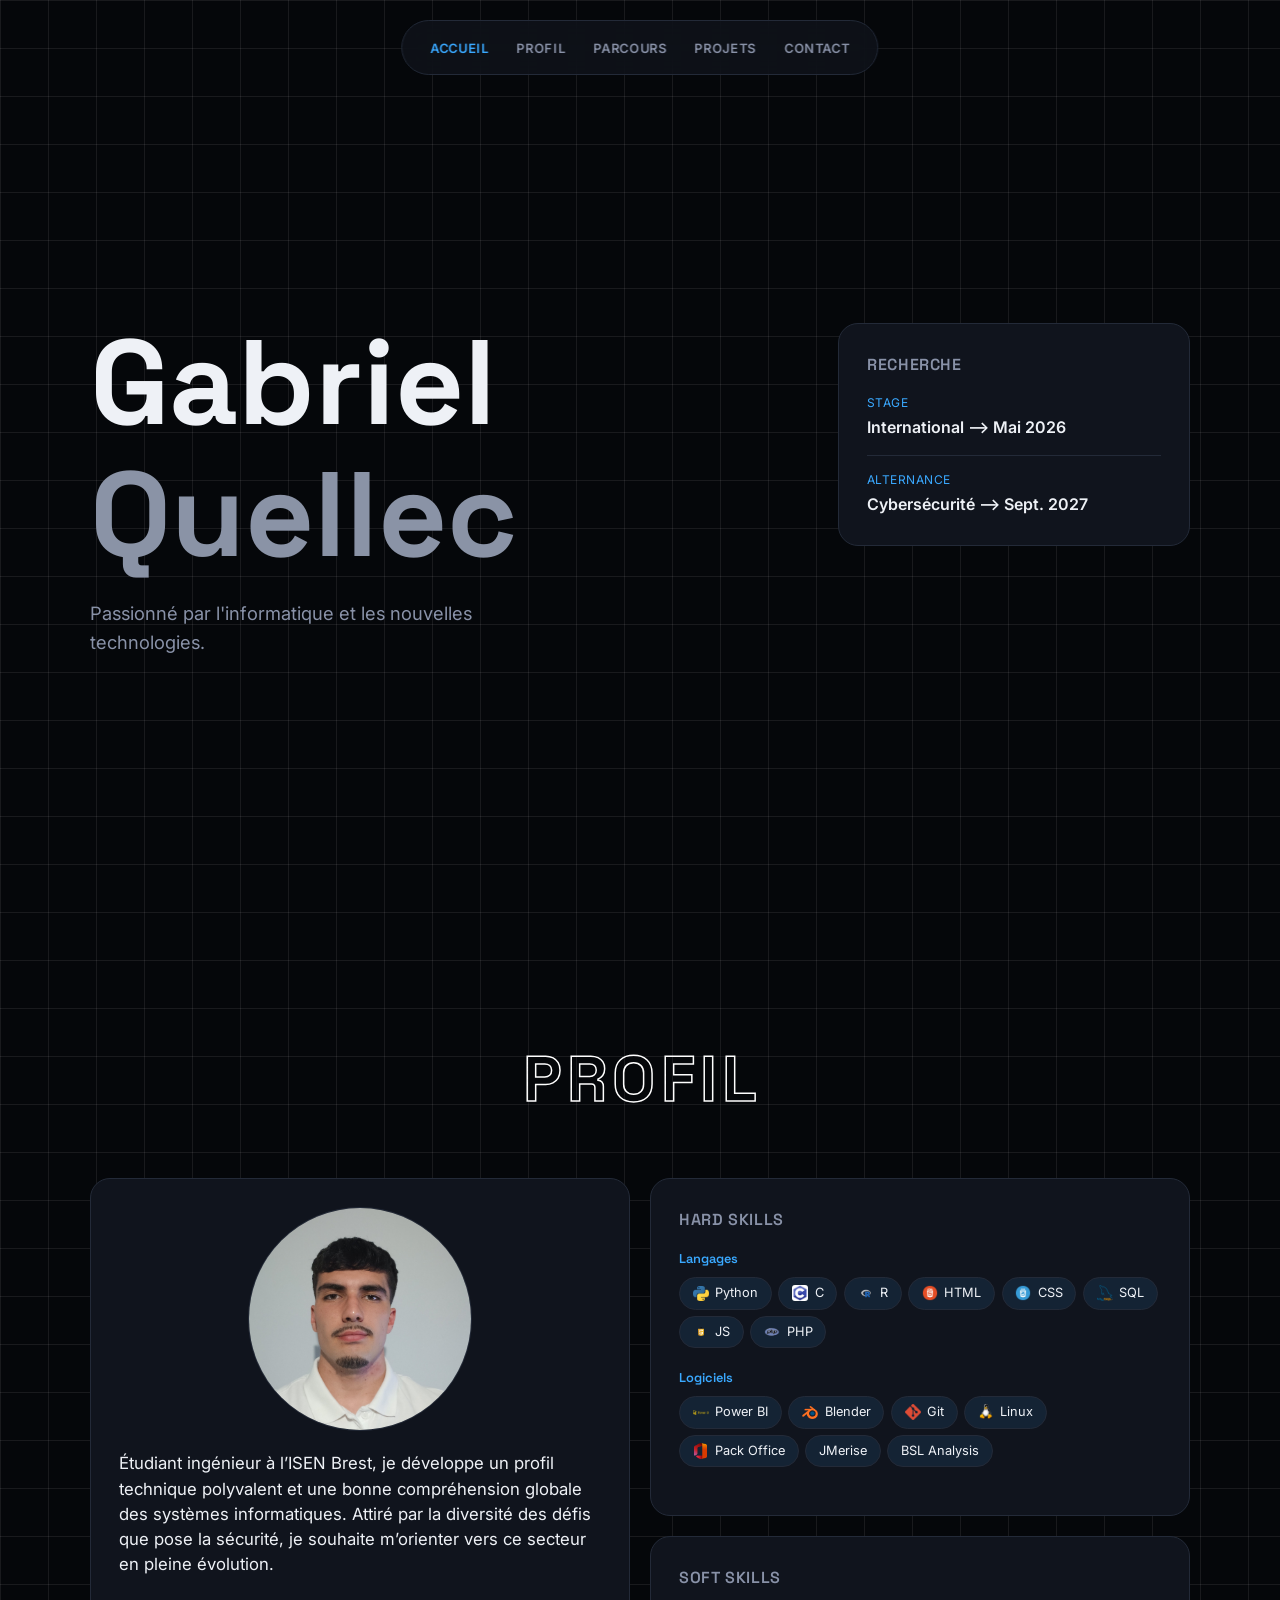
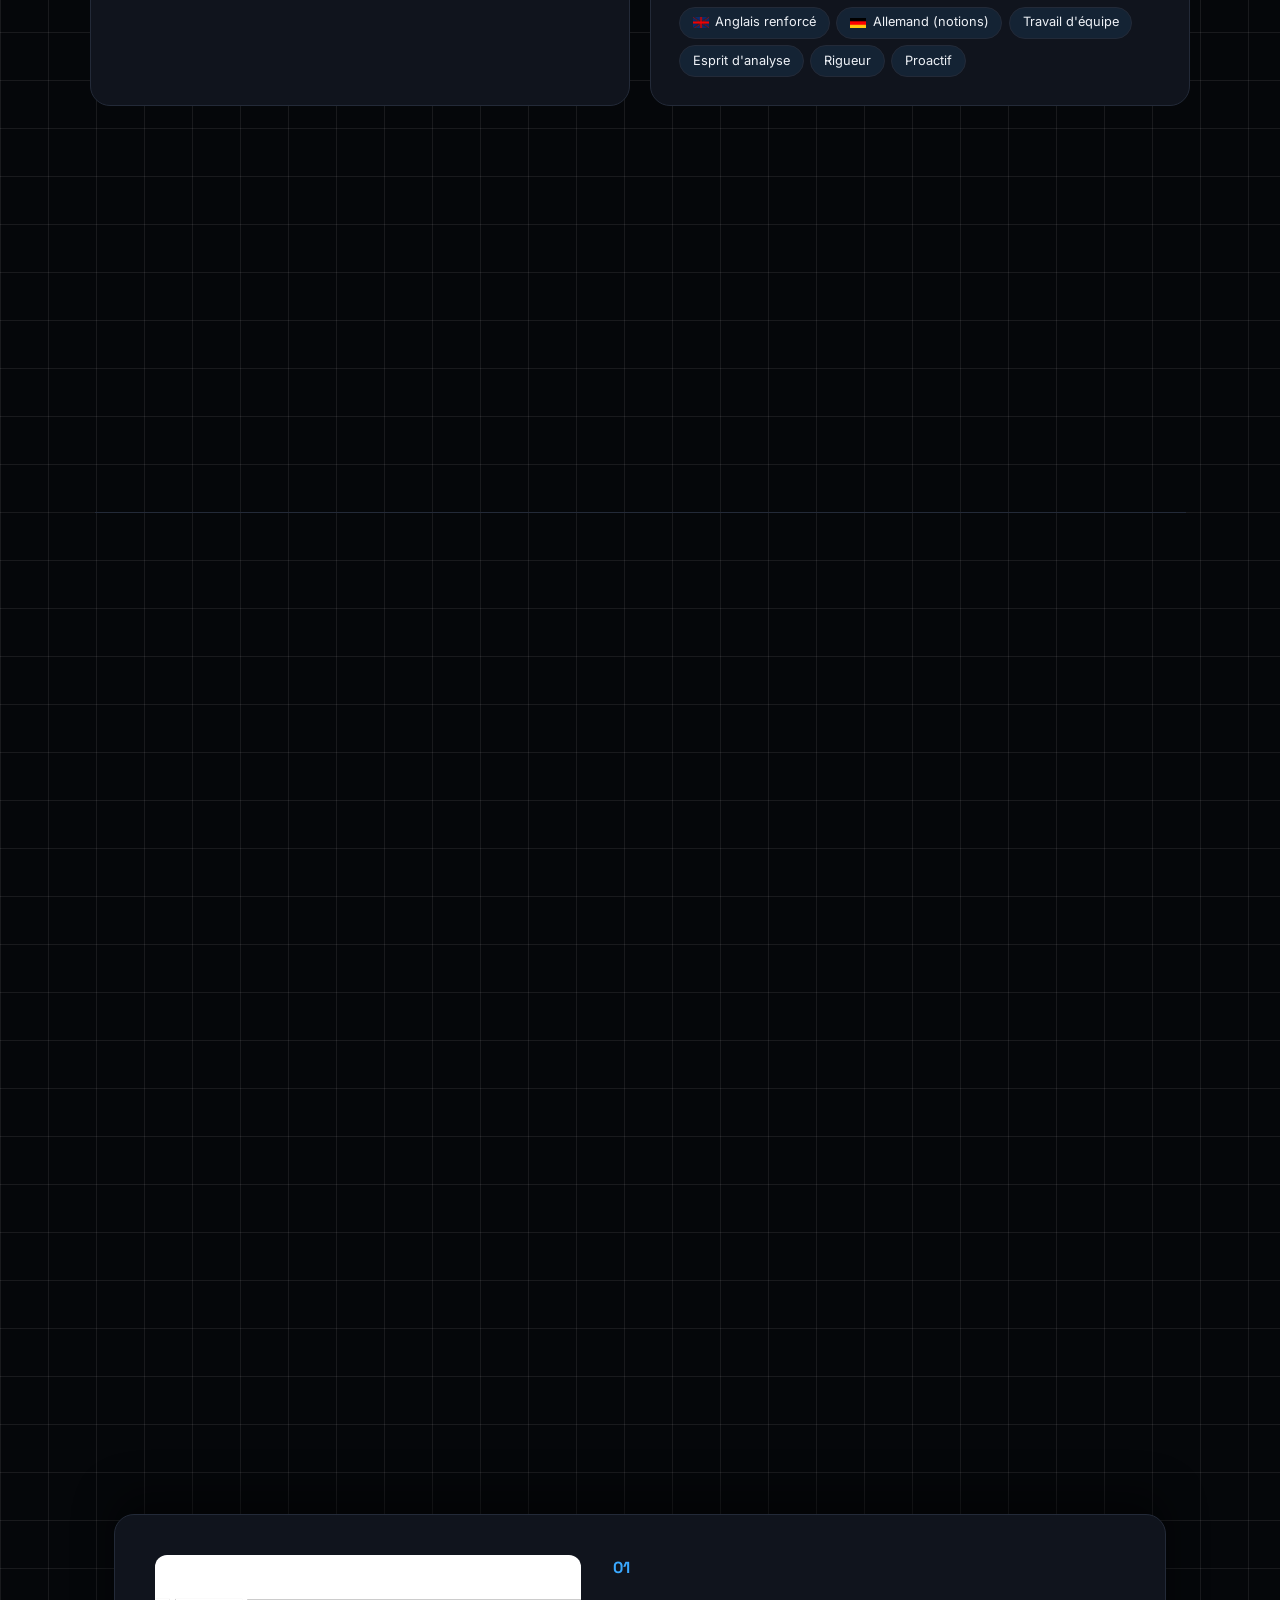
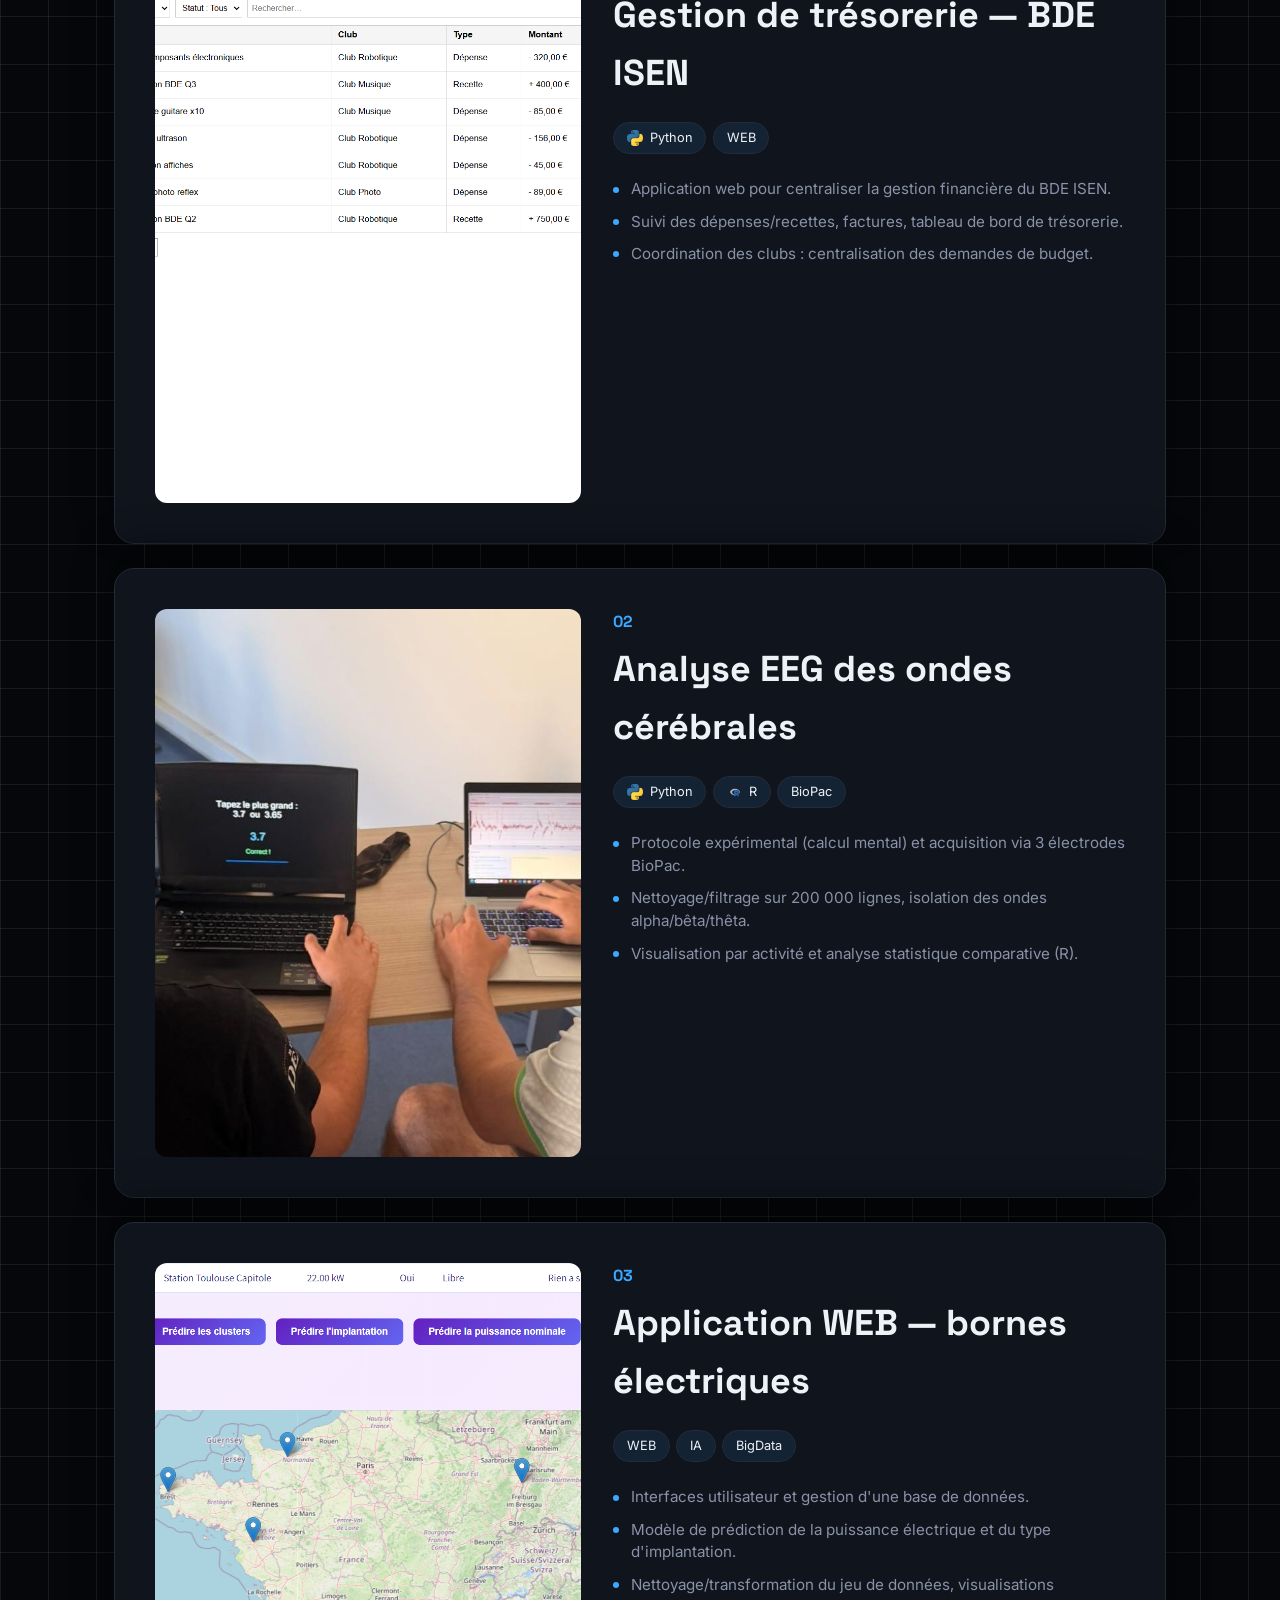
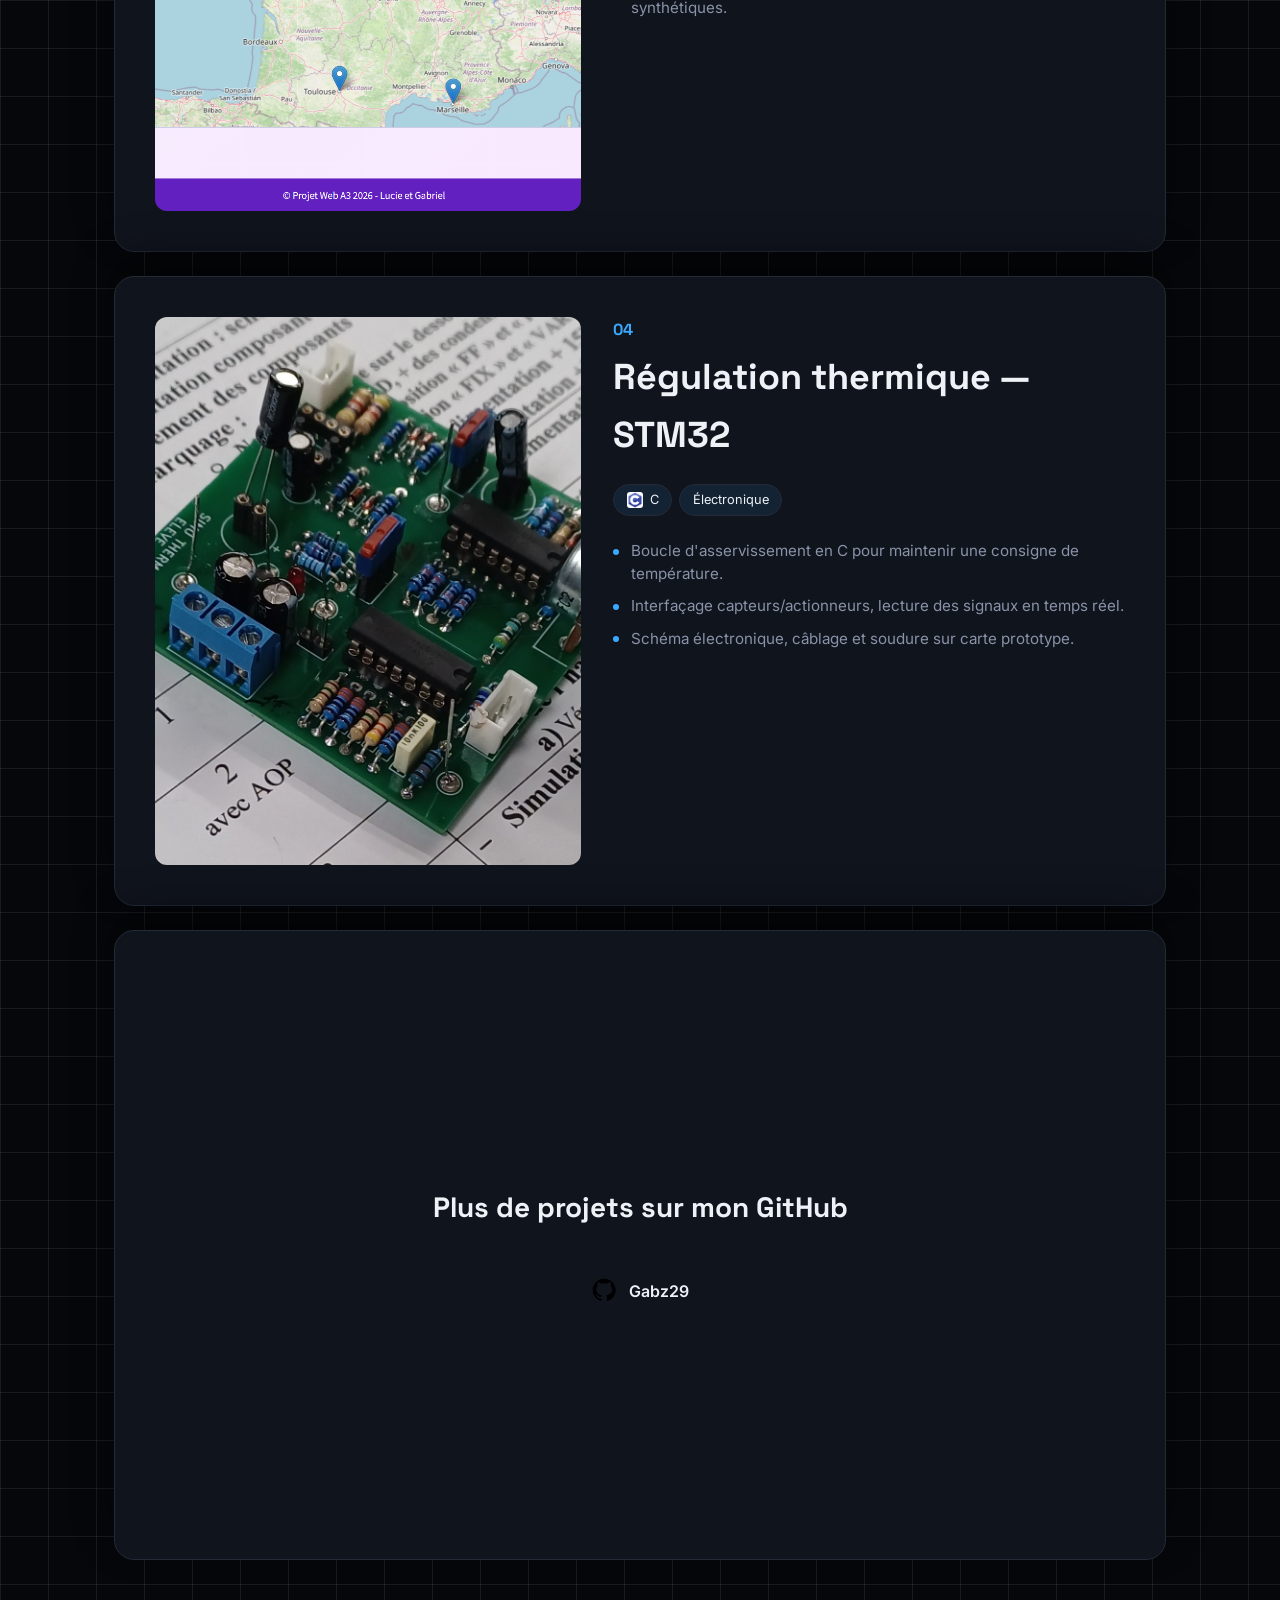
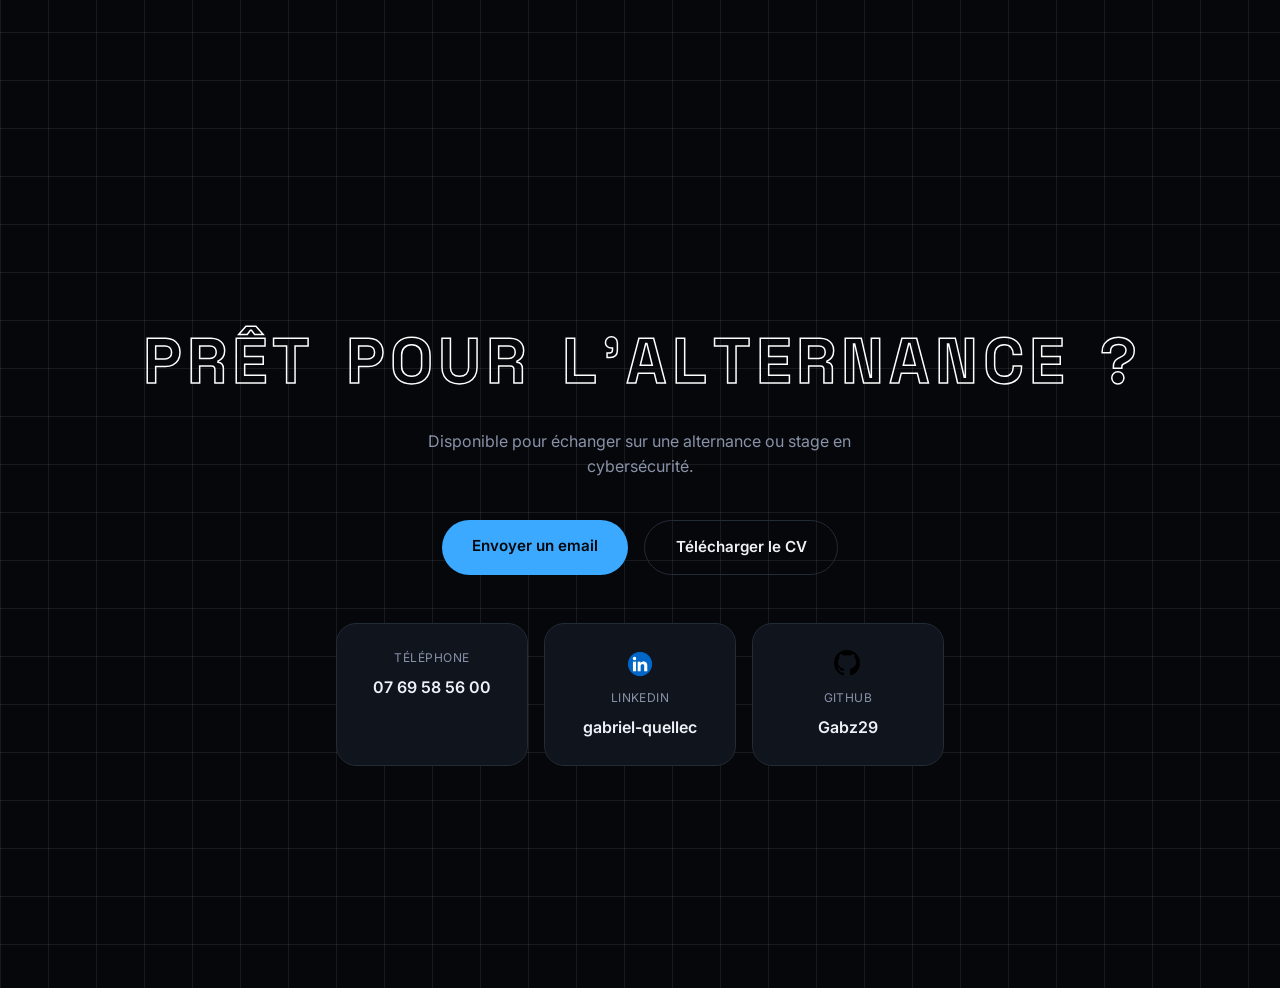
==== commit 7d1e2c0c: "Commentaires et modif README" ====
--- a/index.html
+++ b/index.html
@@ -1,5 +1,14 @@
 <!doctype html>
 <html lang="fr">
+<!--
+  index.html — Page d'accueil du portfolio / CV de Gabriel Quellec.
+
+  Rôle : structure statique de la page unique (Accueil, Profil, Parcours,
+         Projets, Contact). Toute l'interactivité (accordéon, nav active,
+         animations au scroll) est dans site/js/script.js.
+  Note : chaque <section> porte l'id utilisé par la nav ancrée (#hero,
+         #profil, #parcours, #projets, #contact).
+-->
 <head>
 <meta charset="UTF-8" />
 <meta name="viewport" content="width=device-width, initial-scale=1.0" />
@@ -19,7 +28,8 @@
 <link rel="stylesheet" href="site/css/style.css" />
 </head>
 <body>
-  <!-- Nav flottante, translucide, un lien par section -->
+  <!-- === Navigation === -->
+  <!-- Pilule flottante translucide, un lien par section. -->
   <nav class="navbar">
     <ul>
       <li><a href="#hero" class="nav-link" data-nav>Accueil</a></li>
@@ -30,7 +40,7 @@
     </ul>
   </nav>
 
-  <!-- ===================== HERO ===================== -->
+  <!-- === 1. Hero === -->
   <section id="hero" class="hero">
     <div class="hero-inner">
       <div class="hero-text">
@@ -55,7 +65,7 @@
     </div>
   </section>
 
-  <!-- ===================== PROFIL & COMPÉTENCES (Bento) ===================== -->
+  <!-- === 2. Profil & Compétences (Bento) === -->
   <section id="profil" class="section">
     <div class="section-inner">
       <h2 class="section-title" data-reveal>Profil</h2>
@@ -113,7 +123,7 @@
     </div>
   </section>
 
-  <!-- ===================== PARCOURS (Accordéon) ===================== -->
+  <!-- === 3. Parcours (Accordéon) === -->
   <section id="parcours" class="section">
     <div class="section-inner">
       <h2 class="section-title" data-reveal>Parcours</h2>
@@ -238,11 +248,12 @@
     </div>
   </section>
 
-  <!-- ===================== PROJETS (empilement vertical en scroll) ===================== -->
+  <!-- === 4. Projets (empilement vertical en scroll) === -->
   <!-- Chaque carte est "position: sticky" avec un décalage "top" légèrement
        plus grand que la précédente (voir style.css) : en scrollant, chaque
        carte vient se coller un peu plus bas que celle d'avant, qui reste
-       donc partiellement visible en dépassant par le haut. -->
+       donc partiellement visible en dépassant par le haut. Effet désactivé
+       sous 800px (voir style.css) : cartes simplement empilées. -->
   <section id="projets" class="section">
     <div class="section-inner">
       <h2 class="section-title" data-reveal>Projets</h2>
@@ -350,7 +361,7 @@
     </div>
   </section>
 
-  <!-- ===================== CONTACT ===================== -->
+  <!-- === 5. Contact === -->
   <section id="contact" class="section contact-section">
     <div class="section-inner contact-inner">
       <h2 class="section-title contact-title" data-reveal>Prêt pour l'alternance ?</h2>
--- a/site/css/style.css
+++ b/site/css/style.css
@@ -1,26 +1,34 @@
-/* ============================================================
-   VARIABLES : couleurs/tailles réutilisées. Thème noir sombre,
-   accent bleu/violet gardé seulement pour de petites touches
-   (bordures, liens, boutons) plutôt qu'en grands halos "néon".
-   ============================================================ */
+/*
+   style.css — Styles du portfolio / CV de Gabriel Quellec.
+
+   Rôle : thème noir sombre, accent bleu/violet gardé seulement pour
+          de petites touches (bordures, liens, boutons) plutôt qu'en
+          grands halos "néon".
+   Note : le responsive vit en bas de fichier (voir section 11), pas
+          éparpillé section par section.
+*/
+
+/* === 1. Variables === */
+
+/* Modifier ces valeurs suffit à changer toute la palette du site,
+   sans toucher au reste du CSS. */
 :root {
-  --bg: #05070a;
-  --bg-elevated: #10141d;
-  --border: #232a38;
-  --text: #eef1f6;
-  --text-muted: #8992a8;
-  --accent: #3aa9ff;
-  --accent-2: #8b5cf6;
-  --accent-soft: rgba(58, 169, 255, 0.1);
-  --nav-height: 4.5rem;
-  --font-display: "Space Grotesk", system-ui, sans-serif;
-  --font-sans: "Inter", system-ui, sans-serif;
-  --radius: 20px;
-}
-
-/* ============================================================
-   RESET DE BASE
-   ============================================================ */
+  --bg: #05070a;              /* fond de <body>, sous la grille */
+  --bg-elevated: #10141d;     /* tuiles, cartes, nav */
+  --border: #232a38;          /* bordures fines de toutes les tuiles/cartes */
+  --text: #eef1f6;            /* texte principal */
+  --text-muted: #8992a8;      /* texte secondaire (labels, sous-titres) */
+  --accent: #3aa9ff;          /* liens, focus, points de liste, contours actifs */
+  --accent-2: #8b5cf6;        /* violet — définie mais non utilisée pour l'instant */
+  --accent-soft: rgba(58, 169, 255, 0.1); /* fond des tags de compétence */
+  --nav-height: 4.5rem;       /* définie pour référence — la nav n'y est pas encore accrochée */
+  --font-display: "Space Grotesk", system-ui, sans-serif; /* titres, noms, chiffres */
+  --font-sans: "Inter", system-ui, sans-serif;             /* texte courant */
+  --radius: 20px;             /* rayon des tuiles/cartes ; boutons et tags utilisent 999px à part */
+}
+
+/* === 2. Reset de base === */
+
 * {
   box-sizing: border-box;
   margin: 0;
@@ -74,14 +82,13 @@
   color: inherit;
 }
 
-/* ============================================================
-   EFFET D'APPARITION / DISPARITION AU SCROLL
-   Tout élément marqué data-reveal part invisible. script.js bascule
+/* === 3. Effet d'apparition/disparition au scroll === */
+
+/* Tout élément marqué data-reveal part invisible. script.js bascule
    .is-visible en continu (pas juste une fois) : l'élément réapparaît
    en montant depuis le bas, et redisparaît juste avant de passer
    sous la nav flottante en scrollant vers le haut (voir le rootMargin
-   utilisé côté JS).
-   ============================================================ */
+   utilisé côté JS). */
 [data-reveal] {
   opacity: 0;
   transform: translateY(28px);
@@ -93,9 +100,9 @@
   transform: translateY(0);
 }
 
-/* ============================================================
-   NAVIGATION FLOTTANTE : pilule translucide, un lien par section
-   ============================================================ */
+/* === 4. Navigation flottante === */
+
+/* Pilule translucide, un lien par section. */
 .navbar {
   position: fixed;
   top: 1.25rem;
@@ -133,13 +140,12 @@
   color: var(--accent);
 }
 
-/* ============================================================
-   STRUCTURE GÉNÉRALE DES SECTIONS
-   min-height + flex centre le contenu verticalement dans au moins
+/* === 5. Structure générale des sections === */
+
+/* min-height + flex centre le contenu verticalement dans au moins
    un écran de haut (comme le Hero) : sans ça, une section dont le
    contenu est plus court que l'écran colle son contenu contre le
-   haut au lieu de le centrer dans l'espace visible.
-   ============================================================ */
+   haut au lieu de le centrer dans l'espace visible. */
 .section {
   min-height: 100vh;
   display: flex;
@@ -188,11 +194,10 @@
   width: 0.4em;
 }
 
-/* ============================================================
-   HERO
-   Sobre : fond noir uni (juste la grille de fond), texte aligné à
-   gauche, pas de bouton de scroll ni de halo néon.
-   ============================================================ */
+/* === 6. Hero === */
+
+/* Sobre : fond noir uni (juste la grille de fond), texte aligné à
+   gauche, pas de bouton de scroll ni de halo néon. */
 .hero {
   min-height: 100vh;
   display: flex;
@@ -276,9 +281,8 @@
   font-weight: 600;
 }
 
-/* ============================================================
-   BENTO BOX (Profil & Compétences)
-   ============================================================ */
+/* === 7. Bento box (Profil & Compétences) === */
+
 .bento-grid {
   display: grid;
   grid-template-columns: 1fr;
@@ -374,9 +378,8 @@
   border-radius: 3px;
 }
 
-/* ============================================================
-   PARCOURS — ACCORDÉON
-   ============================================================ */
+/* === 8. Parcours — accordéon === */
+
 .accordion {
   border-top: 1px solid var(--border);
 }
@@ -441,14 +444,14 @@
   line-height: 1.6;
 }
 
-/* ============================================================
-   PROJETS — EMPILEMENT VERTICAL AU SCROLL
-   Chaque carte est "position: sticky" avec un "top" légèrement plus
+/* === 9. Projets — empilement vertical au scroll === */
+
+/* Chaque carte est "position: sticky" avec un "top" légèrement plus
    grand que la précédente (voir nth-child plus bas). En scrollant,
    chaque carte se colle un peu plus bas que celle d'avant : la
    précédente reste donc visible en dépassant par le haut, au lieu
-   d'être totalement recouverte.
-   ============================================================ */
+   d'être totalement recouverte. Désactivé sous 800px (voir plus bas) :
+   en colonne, le contenu est trop haut pour cet effet. */
 .stack-wrapper {
   max-width: 1100px;
   margin: 0 auto;
@@ -480,6 +483,21 @@
 .stack-card:nth-child(3) { top: 9rem; }
 .stack-card:nth-child(4) { top: 10.5rem; }
 .stack-card:nth-child(5) { top: 12rem; }
+
+/* En dessous de 800px, la carte passe en colonne (image au-dessus du
+   texte, voir plus bas) : elle est donc bien plus haute qu'en rangée.
+   Avec l'empilement sticky ci-dessus, la carte suivante se collait
+   trop tôt et venait recouvrir la fin du texte avant la fin du scroll
+   (ex: la dernière phrase de la liste à puces devenait illisible).
+   On désactive donc l'effet ici : les cartes s'enchaînent simplement
+   les unes en dessous des autres, entièrement visibles. */
+@media (max-width: 799px) {
+  .stack-card {
+    position: static;
+    min-height: auto;
+    box-shadow: none;
+  }
+}
 
 /* Espace réservé à l'image (voir la vraie balise <img> à venir dans
    index.html). Tant qu'il n'y a pas de fichier, un simple cadre en
@@ -590,9 +608,8 @@
   background: var(--accent);
 }
 
-/* ============================================================
-   CONTACT
-   ============================================================ */
+/* === 10. Contact === */
+
 .contact-section {
   text-align: center;
 }
@@ -686,9 +703,8 @@
   font-weight: 600;
 }
 
-/* ============================================================
-   RESPONSIVE
-   ============================================================ */
+/* === 11. Responsive === */
+
 @media (min-width: 800px) {
   .hero-inner {
     flex-direction: row;
